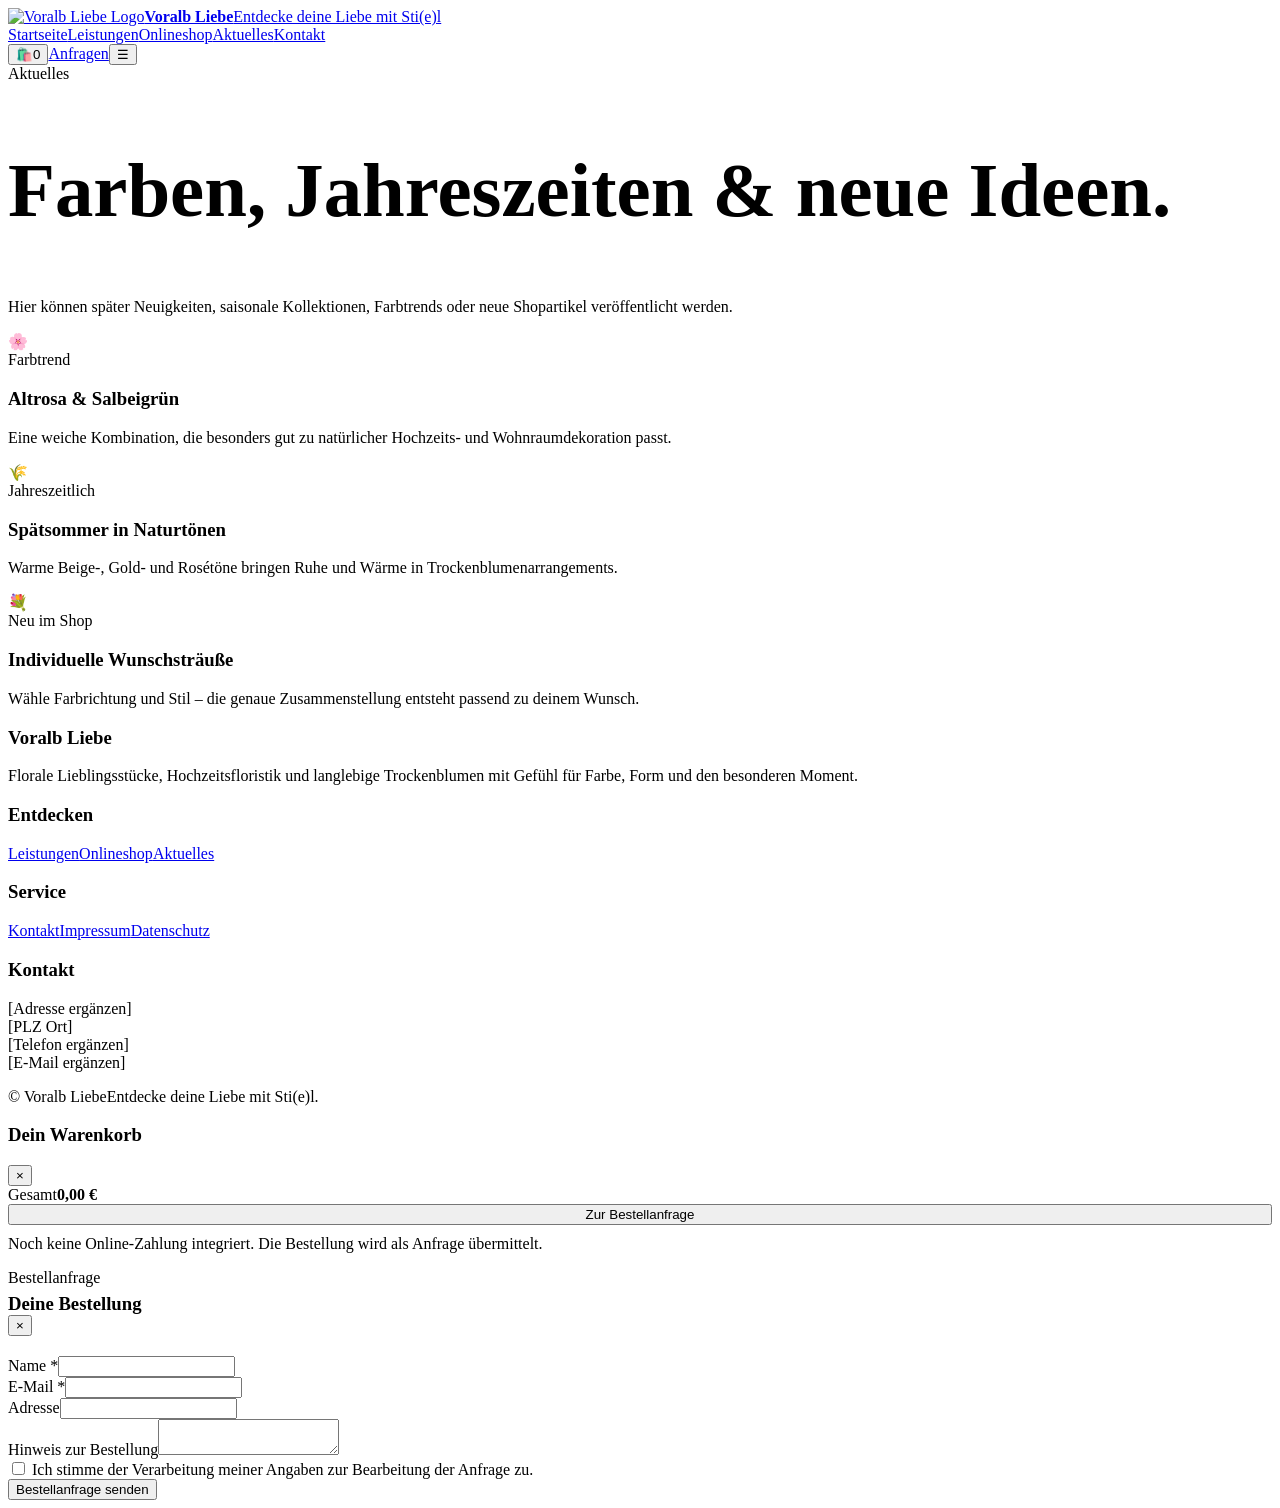
==== aktuelles.html @ 34202068 "Add files via upload" ====
<!doctype html><html lang="de"><head><meta charset="utf-8"><meta name="viewport" content="width=device-width,initial-scale=1"><title>Aktuelles | Voralb Liebe</title><meta name="description" content="Aktuelle Farbtrends, saisonale Floristik und Neuigkeiten von Voralb Liebe."><meta name="robots" content="index,follow"><link rel="canonical" href="https://voralbliebe.de/aktuelles.html"><link rel="icon" href="assets/img/logo-voralbliebe.jpg"><link rel="stylesheet" href="assets/css/styles.css"><meta property="og:title" content="Aktuelles | Voralb Liebe"><meta property="og:description" content="Aktuelle Farbtrends, saisonale Floristik und Neuigkeiten von Voralb Liebe."><meta property="og:type" content="website"><meta property="og:locale" content="de_DE"><script type="application/ld+json">{"@context":"https://schema.org","@type":"Florist","name":"Voralb Liebe","url":"https://voralbliebe.de","description":"Aktuelle Farbtrends, saisonale Floristik und Neuigkeiten von Voralb Liebe.","slogan":"Entdecke deine Liebe mit Sti(e)l"}</script></head><body><header class="header"><div class="container nav"><a class="brand" href="index.html"><img src="assets/img/logo-voralbliebe.jpg" alt="Voralb Liebe Logo"><span class="brand-copy"><strong>Voralb Liebe</strong><span>Entdecke deine Liebe mit Sti(e)l</span></span></a><nav class="navlinks" id="navLinks"><a href="index.html">Startseite</a><a href="leistungen.html">Leistungen</a><a href="shop.html">Onlineshop</a><a href="aktuelles.html">Aktuelles</a><a href="kontakt.html">Kontakt</a></nav><div class="nav-actions"><button class="icon-btn" id="cartBtn" aria-label="Warenkorb">🛍️<span class="cart-count">0</span></button><a class="btn btn-primary" href="kontakt.html">Anfragen</a><button class="menu-btn" id="menuBtn" aria-label="Menü öffnen">☰</button></div></div></header><main><section class="page-hero"><div class="container"><div class="inner"><span class="eyebrow">Aktuelles</span><h1 style="font-size:clamp(2.8rem,6vw,5.3rem)">Farben, Jahreszeiten & neue Ideen.</h1><p class="lead">Hier können später Neuigkeiten, saisonale Kollektionen, Farbtrends oder neue Shopartikel veröffentlicht werden.</p></div></div></section><section class="section-sm"><div class="container article-grid"><article class="article-card"><div class="thumb">🌸</div><div class="body"><span class="eyebrow">Farbtrend</span><h3>Altrosa & Salbeigrün</h3><p>Eine weiche Kombination, die besonders gut zu natürlicher Hochzeits- und Wohnraumdekoration passt.</p></div></article><article class="article-card"><div class="thumb">🌾</div><div class="body"><span class="eyebrow">Jahreszeitlich</span><h3>Spätsommer in Naturtönen</h3><p>Warme Beige-, Gold- und Rosétöne bringen Ruhe und Wärme in Trockenblumenarrangements.</p></div></article><article class="article-card"><div class="thumb">💐</div><div class="body"><span class="eyebrow">Neu im Shop</span><h3>Individuelle Wunschsträuße</h3><p>Wähle Farbrichtung und Stil – die genaue Zusammenstellung entsteht passend zu deinem Wunsch.</p></div></article></div></section></main><footer class="footer"><div class="container"><div class="footer-grid"><div><h3>Voralb Liebe</h3><p>Florale Lieblingsstücke, Hochzeitsfloristik und langlebige Trockenblumen mit Gefühl für Farbe, Form und den besonderen Moment.</p></div><div><h3>Entdecken</h3><div class="footer-links"><a href="leistungen.html">Leistungen</a><a href="shop.html">Onlineshop</a><a href="aktuelles.html">Aktuelles</a></div></div><div><h3>Service</h3><div class="footer-links"><a href="kontakt.html">Kontakt</a><a href="impressum.html">Impressum</a><a href="datenschutz.html">Datenschutz</a></div></div><div><h3>Kontakt</h3><p>[Adresse ergänzen]<br>[PLZ Ort]<br>[Telefon ergänzen]<br>[E-Mail ergänzen]</p></div></div><div class="footer-bottom"><span>© <span id="year"></span> Voralb Liebe</span><span>Entdecke deine Liebe mit Sti(e)l.</span></div></div></footer>
<div class="cart-drawer" id="cartDrawer"><div class="cart-overlay"></div><aside class="cart-panel"><div class="cart-head"><h3>Dein Warenkorb</h3><button class="icon-btn" id="cartClose" aria-label="Schließen">×</button></div><div class="cart-items" id="cartItems"></div><div class="cart-total"><div class="cart-total-row"><span>Gesamt</span><strong id="cartTotal">0,00 €</strong></div><button class="btn btn-primary" id="checkoutBtn" style="width:100%">Zur Bestellanfrage</button><p class="notice" style="margin-top:10px">Noch keine Online-Zahlung integriert. Die Bestellung wird als Anfrage übermittelt.</p></div></aside></div>
<div class="checkout-modal" id="checkoutModal"><div class="checkout-box"><div class="cart-head"><div><span class="eyebrow">Bestellanfrage</span><h3 style="margin:6px 0 0">Deine Bestellung</h3></div><button class="icon-btn" id="checkoutClose" aria-label="Schließen">×</button></div><form id="checkoutForm" action="order.php" method="post" style="margin-top:20px"><input type="text" name="website" style="display:none" tabindex="-1" autocomplete="off"><input type="hidden" name="items" id="orderItems"><div class="form-grid"><div><label for="orderName">Name *</label><input class="field" id="orderName" name="name" required></div><div><label for="orderEmail">E-Mail *</label><input class="field" id="orderEmail" name="email" type="email" required></div><div class="full"><label for="orderAddress">Adresse</label><input class="field" id="orderAddress" name="address"></div><div class="full"><label for="orderNote">Hinweis zur Bestellung</label><textarea class="field" id="orderNote" name="note"></textarea></div><div class="full"><label><input type="checkbox" required> Ich stimme der Verarbeitung meiner Angaben zur Bearbeitung der Anfrage zu.</label></div></div><div class="alert" id="orderAlert"></div><button class="btn btn-primary" type="submit">Bestellanfrage senden</button></form></div></div>
<script src="assets/js/products.js"></script><script src="assets/js/main.js"></script><script src="assets/js/forms.js"></script></body></html>
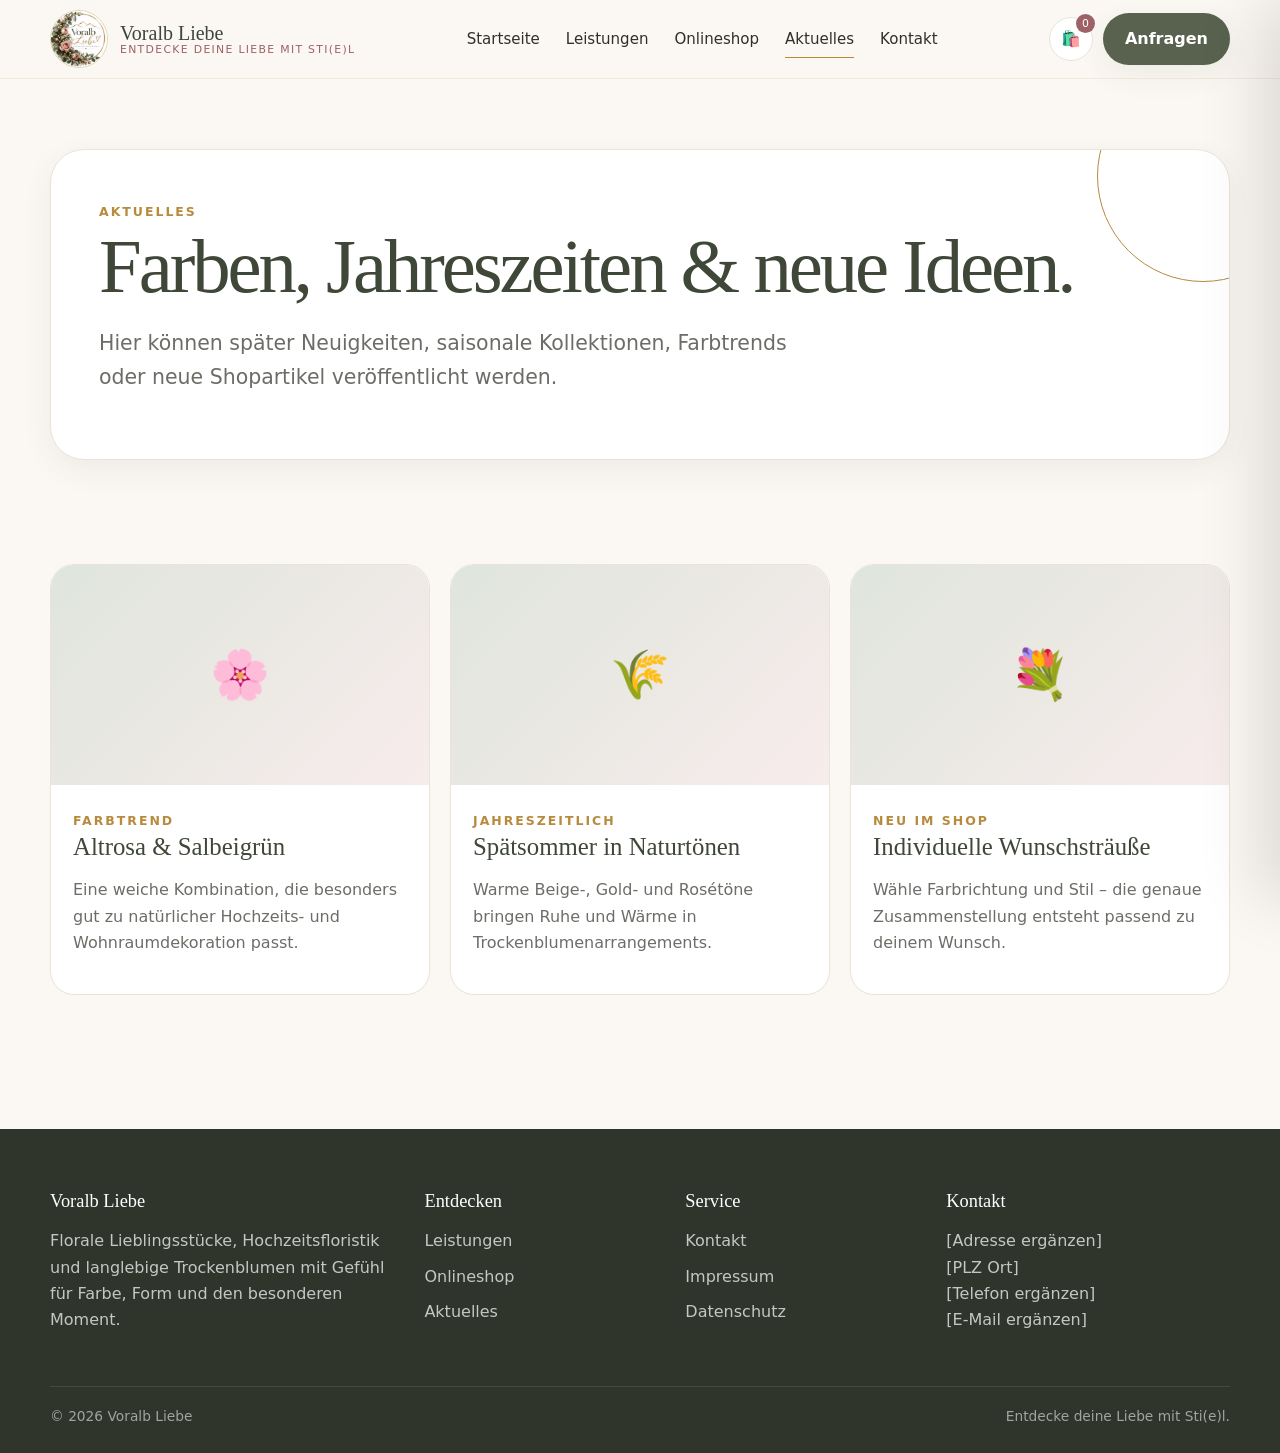
==== commit eddccf10: "Add files via upload" ====
--- a/aktuelles.html
+++ b/aktuelles.html
@@ -1,4 +1,4 @@
-<!doctype html><html lang="de"><head><meta charset="utf-8"><meta name="viewport" content="width=device-width,initial-scale=1"><title>Aktuelles | Voralb Liebe</title><meta name="description" content="Aktuelle Farbtrends, saisonale Floristik und Neuigkeiten von Voralb Liebe."><meta name="robots" content="index,follow"><link rel="canonical" href="https://voralbliebe.de/aktuelles.html"><link rel="icon" href="assets/img/logo-voralbliebe.jpg"><link rel="stylesheet" href="assets/css/styles.css"><meta property="og:title" content="Aktuelles | Voralb Liebe"><meta property="og:description" content="Aktuelle Farbtrends, saisonale Floristik und Neuigkeiten von Voralb Liebe."><meta property="og:type" content="website"><meta property="og:locale" content="de_DE"><script type="application/ld+json">{"@context":"https://schema.org","@type":"Florist","name":"Voralb Liebe","url":"https://voralbliebe.de","description":"Aktuelle Farbtrends, saisonale Floristik und Neuigkeiten von Voralb Liebe.","slogan":"Entdecke deine Liebe mit Sti(e)l"}</script></head><body><header class="header"><div class="container nav"><a class="brand" href="index.html"><img src="assets/img/logo-voralbliebe.jpg" alt="Voralb Liebe Logo"><span class="brand-copy"><strong>Voralb Liebe</strong><span>Entdecke deine Liebe mit Sti(e)l</span></span></a><nav class="navlinks" id="navLinks"><a href="index.html">Startseite</a><a href="leistungen.html">Leistungen</a><a href="shop.html">Onlineshop</a><a href="aktuelles.html">Aktuelles</a><a href="kontakt.html">Kontakt</a></nav><div class="nav-actions"><button class="icon-btn" id="cartBtn" aria-label="Warenkorb">🛍️<span class="cart-count">0</span></button><a class="btn btn-primary" href="kontakt.html">Anfragen</a><button class="menu-btn" id="menuBtn" aria-label="Menü öffnen">☰</button></div></div></header><main><section class="page-hero"><div class="container"><div class="inner"><span class="eyebrow">Aktuelles</span><h1 style="font-size:clamp(2.8rem,6vw,5.3rem)">Farben, Jahreszeiten & neue Ideen.</h1><p class="lead">Hier können später Neuigkeiten, saisonale Kollektionen, Farbtrends oder neue Shopartikel veröffentlicht werden.</p></div></div></section><section class="section-sm"><div class="container article-grid"><article class="article-card"><div class="thumb">🌸</div><div class="body"><span class="eyebrow">Farbtrend</span><h3>Altrosa & Salbeigrün</h3><p>Eine weiche Kombination, die besonders gut zu natürlicher Hochzeits- und Wohnraumdekoration passt.</p></div></article><article class="article-card"><div class="thumb">🌾</div><div class="body"><span class="eyebrow">Jahreszeitlich</span><h3>Spätsommer in Naturtönen</h3><p>Warme Beige-, Gold- und Rosétöne bringen Ruhe und Wärme in Trockenblumenarrangements.</p></div></article><article class="article-card"><div class="thumb">💐</div><div class="body"><span class="eyebrow">Neu im Shop</span><h3>Individuelle Wunschsträuße</h3><p>Wähle Farbrichtung und Stil – die genaue Zusammenstellung entsteht passend zu deinem Wunsch.</p></div></article></div></section></main><footer class="footer"><div class="container"><div class="footer-grid"><div><h3>Voralb Liebe</h3><p>Florale Lieblingsstücke, Hochzeitsfloristik und langlebige Trockenblumen mit Gefühl für Farbe, Form und den besonderen Moment.</p></div><div><h3>Entdecken</h3><div class="footer-links"><a href="leistungen.html">Leistungen</a><a href="shop.html">Onlineshop</a><a href="aktuelles.html">Aktuelles</a></div></div><div><h3>Service</h3><div class="footer-links"><a href="kontakt.html">Kontakt</a><a href="impressum.html">Impressum</a><a href="datenschutz.html">Datenschutz</a></div></div><div><h3>Kontakt</h3><p>[Adresse ergänzen]<br>[PLZ Ort]<br>[Telefon ergänzen]<br>[E-Mail ergänzen]</p></div></div><div class="footer-bottom"><span>© <span id="year"></span> Voralb Liebe</span><span>Entdecke deine Liebe mit Sti(e)l.</span></div></div></footer>
+<!doctype html><html lang="de"><head><meta charset="utf-8"><meta name="viewport" content="width=device-width,initial-scale=1"><title>Aktuelles | Voralb Liebe</title><meta name="description" content="Aktuelle Farbtrends, saisonale Floristik und Neuigkeiten von Voralb Liebe."><meta name="robots" content="index,follow"><link rel="canonical" href="https://voralbliebe.de/aktuelles.html"><link rel="icon" href="logo-voralbliebe.jpg"><link rel="stylesheet" href="styles.css"><meta property="og:title" content="Aktuelles | Voralb Liebe"><meta property="og:description" content="Aktuelle Farbtrends, saisonale Floristik und Neuigkeiten von Voralb Liebe."><meta property="og:type" content="website"><meta property="og:locale" content="de_DE"><script type="application/ld+json">{"@context":"https://schema.org","@type":"Florist","name":"Voralb Liebe","url":"https://voralbliebe.de","description":"Aktuelle Farbtrends, saisonale Floristik und Neuigkeiten von Voralb Liebe.","slogan":"Entdecke deine Liebe mit Sti(e)l"}</script></head><body><header class="header"><div class="container nav"><a class="brand" href="index.html"><img src="logo-voralbliebe.jpg" alt="Voralb Liebe Logo"><span class="brand-copy"><strong>Voralb Liebe</strong><span>Entdecke deine Liebe mit Sti(e)l</span></span></a><nav class="navlinks" id="navLinks"><a href="index.html">Startseite</a><a href="leistungen.html">Leistungen</a><a href="shop.html">Onlineshop</a><a href="aktuelles.html">Aktuelles</a><a href="kontakt.html">Kontakt</a></nav><div class="nav-actions"><button class="icon-btn" id="cartBtn" aria-label="Warenkorb">🛍️<span class="cart-count">0</span></button><a class="btn btn-primary" href="kontakt.html">Anfragen</a><button class="menu-btn" id="menuBtn" aria-label="Menü öffnen">☰</button></div></div></header><main><section class="page-hero"><div class="container"><div class="inner"><span class="eyebrow">Aktuelles</span><h1 style="font-size:clamp(2.8rem,6vw,5.3rem)">Farben, Jahreszeiten & neue Ideen.</h1><p class="lead">Hier können später Neuigkeiten, saisonale Kollektionen, Farbtrends oder neue Shopartikel veröffentlicht werden.</p></div></div></section><section class="section-sm"><div class="container article-grid"><article class="article-card"><div class="thumb">🌸</div><div class="body"><span class="eyebrow">Farbtrend</span><h3>Altrosa & Salbeigrün</h3><p>Eine weiche Kombination, die besonders gut zu natürlicher Hochzeits- und Wohnraumdekoration passt.</p></div></article><article class="article-card"><div class="thumb">🌾</div><div class="body"><span class="eyebrow">Jahreszeitlich</span><h3>Spätsommer in Naturtönen</h3><p>Warme Beige-, Gold- und Rosétöne bringen Ruhe und Wärme in Trockenblumenarrangements.</p></div></article><article class="article-card"><div class="thumb">💐</div><div class="body"><span class="eyebrow">Neu im Shop</span><h3>Individuelle Wunschsträuße</h3><p>Wähle Farbrichtung und Stil – die genaue Zusammenstellung entsteht passend zu deinem Wunsch.</p></div></article></div></section></main><footer class="footer"><div class="container"><div class="footer-grid"><div><h3>Voralb Liebe</h3><p>Florale Lieblingsstücke, Hochzeitsfloristik und langlebige Trockenblumen mit Gefühl für Farbe, Form und den besonderen Moment.</p></div><div><h3>Entdecken</h3><div class="footer-links"><a href="leistungen.html">Leistungen</a><a href="shop.html">Onlineshop</a><a href="aktuelles.html">Aktuelles</a></div></div><div><h3>Service</h3><div class="footer-links"><a href="kontakt.html">Kontakt</a><a href="impressum.html">Impressum</a><a href="datenschutz.html">Datenschutz</a></div></div><div><h3>Kontakt</h3><p>[Adresse ergänzen]<br>[PLZ Ort]<br>[Telefon ergänzen]<br>[E-Mail ergänzen]</p></div></div><div class="footer-bottom"><span>© <span id="year"></span> Voralb Liebe</span><span>Entdecke deine Liebe mit Sti(e)l.</span></div></div></footer>
 <div class="cart-drawer" id="cartDrawer"><div class="cart-overlay"></div><aside class="cart-panel"><div class="cart-head"><h3>Dein Warenkorb</h3><button class="icon-btn" id="cartClose" aria-label="Schließen">×</button></div><div class="cart-items" id="cartItems"></div><div class="cart-total"><div class="cart-total-row"><span>Gesamt</span><strong id="cartTotal">0,00 €</strong></div><button class="btn btn-primary" id="checkoutBtn" style="width:100%">Zur Bestellanfrage</button><p class="notice" style="margin-top:10px">Noch keine Online-Zahlung integriert. Die Bestellung wird als Anfrage übermittelt.</p></div></aside></div>
 <div class="checkout-modal" id="checkoutModal"><div class="checkout-box"><div class="cart-head"><div><span class="eyebrow">Bestellanfrage</span><h3 style="margin:6px 0 0">Deine Bestellung</h3></div><button class="icon-btn" id="checkoutClose" aria-label="Schließen">×</button></div><form id="checkoutForm" action="order.php" method="post" style="margin-top:20px"><input type="text" name="website" style="display:none" tabindex="-1" autocomplete="off"><input type="hidden" name="items" id="orderItems"><div class="form-grid"><div><label for="orderName">Name *</label><input class="field" id="orderName" name="name" required></div><div><label for="orderEmail">E-Mail *</label><input class="field" id="orderEmail" name="email" type="email" required></div><div class="full"><label for="orderAddress">Adresse</label><input class="field" id="orderAddress" name="address"></div><div class="full"><label for="orderNote">Hinweis zur Bestellung</label><textarea class="field" id="orderNote" name="note"></textarea></div><div class="full"><label><input type="checkbox" required> Ich stimme der Verarbeitung meiner Angaben zur Bearbeitung der Anfrage zu.</label></div></div><div class="alert" id="orderAlert"></div><button class="btn btn-primary" type="submit">Bestellanfrage senden</button></form></div></div>
-<script src="assets/js/products.js"></script><script src="assets/js/main.js"></script><script src="assets/js/forms.js"></script></body></html>+<script src="products.js"></script><script src="main.js"></script><script src="forms.js"></script></body></html>
--- a/styles.css
+++ b/styles.css
@@ -0,0 +1,185 @@
+:root{
+  --rose:#c78486;
+  --rose-deep:#9e6266;
+  --rose-soft:#f7ecec;
+  --green:#58624e;
+  --green-deep:#3f4739;
+  --sage:#dfe5dc;
+  --gold:#b88a3d;
+  --gold-soft:#e6d5b6;
+  --cream:#fbf8f3;
+  --white:#ffffff;
+  --ink:#2f302d;
+  --muted:#6d6d68;
+  --line:#e9e3da;
+  --shadow:0 18px 50px rgba(64,54,44,.10);
+  --shadow-soft:0 10px 30px rgba(64,54,44,.07);
+  --radius:26px;
+  --radius-sm:18px;
+  --max:1180px;
+}
+*{box-sizing:border-box}
+html{scroll-behavior:smooth}
+body{margin:0;font-family:Inter,ui-sans-serif,system-ui,-apple-system,BlinkMacSystemFont,"Segoe UI",sans-serif;color:var(--ink);background:var(--cream);line-height:1.65}
+img{max-width:100%;display:block}
+a{color:inherit;text-decoration:none}
+button,input,textarea,select{font:inherit}
+.container{width:min(calc(100% - 32px),var(--max));margin-inline:auto}
+.eyebrow{font-size:.78rem;letter-spacing:.16em;text-transform:uppercase;color:var(--gold);font-weight:700}
+.section{padding:92px 0}
+.section-sm{padding:64px 0}
+.section-head{max-width:760px;margin:0 0 34px}
+.section-head.center{text-align:center;margin-inline:auto;margin-bottom:42px}
+h1,h2,h3{font-family:Georgia,"Times New Roman",serif;line-height:1.13;margin:0 0 16px;color:var(--green-deep);font-weight:500}
+h1{font-size:clamp(3rem,7vw,6.5rem);letter-spacing:-.04em}
+h2{font-size:clamp(2.2rem,4.5vw,4rem);letter-spacing:-.03em}
+h3{font-size:1.55rem}
+p{margin:0 0 1rem;color:var(--muted)}
+.lead{font-size:clamp(1.05rem,2vw,1.28rem);max-width:720px}
+.header{position:sticky;top:0;z-index:50;background:rgba(251,248,243,.88);backdrop-filter:blur(16px);border-bottom:1px solid rgba(184,138,61,.12)}
+.nav{display:flex;align-items:center;justify-content:space-between;min-height:78px;gap:22px}
+.brand{display:flex;align-items:center;gap:12px;min-width:210px}
+.brand img{width:58px;height:58px;border-radius:50%;object-fit:cover;border:1px solid var(--gold-soft)}
+.brand-copy{display:flex;flex-direction:column;line-height:1.05}
+.brand-copy strong{font-family:Georgia,"Times New Roman",serif;font-size:1.25rem;font-weight:500;color:var(--green-deep)}
+.brand-copy span{font-size:.68rem;letter-spacing:.12em;text-transform:uppercase;color:var(--rose-deep)}
+.navlinks{display:flex;align-items:center;gap:26px;font-size:.94rem}
+.navlinks a{position:relative}
+.navlinks a::after{content:"";position:absolute;left:0;bottom:-7px;height:1px;width:0;background:var(--gold);transition:.25s}
+.navlinks a:hover::after,.navlinks a.active::after{width:100%}
+.nav-actions{display:flex;align-items:center;gap:10px}
+.icon-btn,.menu-btn{border:1px solid var(--line);background:var(--white);width:44px;height:44px;border-radius:50%;display:grid;place-items:center;cursor:pointer;position:relative}
+.cart-count{position:absolute;right:-3px;top:-4px;background:var(--rose-deep);color:#fff;border-radius:999px;font-size:.68rem;min-width:19px;height:19px;padding:0 5px;display:grid;place-items:center}
+.menu-btn{display:none}
+.btn{display:inline-flex;align-items:center;justify-content:center;gap:10px;border:0;border-radius:999px;padding:13px 22px;font-weight:700;cursor:pointer;transition:.25s ease}
+.btn-primary{background:var(--green);color:#fff;box-shadow:var(--shadow-soft)}
+.btn-primary:hover{transform:translateY(-2px);background:var(--green-deep)}
+.btn-secondary{background:transparent;border:1px solid var(--gold);color:var(--green-deep)}
+.btn-secondary:hover{background:#fff}
+.hero{padding:48px 0 38px;overflow:hidden}
+.hero-grid{display:grid;grid-template-columns:1.05fr .95fr;align-items:center;gap:58px}
+.hero-copy{padding:38px 0}
+.hero-copy .eyebrow{margin-bottom:18px}
+.hero-copy h1 .script{font-family:"Segoe Script","Snell Roundhand",cursive;color:var(--gold);font-weight:400;display:block;font-size:.73em;letter-spacing:-.02em;margin-top:-2px}
+.hero-copy .lead{margin:24px 0 30px}
+.hero-actions{display:flex;gap:12px;flex-wrap:wrap}
+.hero-note{display:flex;gap:18px;flex-wrap:wrap;margin-top:28px;font-size:.9rem;color:var(--muted)}
+.hero-note span{display:flex;align-items:center;gap:8px}
+.hero-visual{position:relative;min-height:580px}
+.hero-frame{position:absolute;inset:18px 0 18px 34px;border:1px solid var(--gold);border-radius:48% 48% 26px 26px;overflow:hidden;background:#fff;box-shadow:var(--shadow)}
+.hero-frame img{width:100%;height:100%;object-fit:cover}
+.hero-badge{position:absolute;left:0;bottom:54px;background:var(--white);border:1px solid var(--gold-soft);border-radius:22px;padding:18px 20px;max-width:220px;box-shadow:var(--shadow-soft)}
+.hero-badge strong{display:block;font-family:Georgia,"Times New Roman",serif;color:var(--green-deep);font-size:1.1rem;margin-bottom:4px}
+.cards-grid{display:grid;grid-template-columns:repeat(3,1fr);gap:20px}
+.category-card{position:relative;min-height:310px;border-radius:var(--radius);overflow:hidden;background:#fff;border:1px solid var(--line);box-shadow:var(--shadow-soft)}
+.category-card::before{content:"";position:absolute;inset:0;background:linear-gradient(180deg,transparent 30%,rgba(30,35,28,.74));z-index:1}
+.category-card img{width:100%;height:100%;object-fit:cover;position:absolute;inset:0}
+.category-card .content{position:absolute;z-index:2;left:24px;right:24px;bottom:22px;color:#fff}
+.category-card h3{color:#fff;margin-bottom:6px}
+.category-card p{color:rgba(255,255,255,.82);font-size:.92rem;margin:0}
+.category-card .arrow{position:absolute;right:20px;top:20px;z-index:2;width:42px;height:42px;background:rgba(255,255,255,.88);color:var(--green-deep);border-radius:50%;display:grid;place-items:center}
+.category-card:hover{transform:translateY(-4px);transition:.25s ease}
+.story{display:grid;grid-template-columns:.9fr 1.1fr;gap:56px;align-items:center}
+.story-art{background:linear-gradient(145deg,var(--sage),#fff);min-height:480px;border-radius:36px;position:relative;overflow:hidden;border:1px solid var(--line)}
+.story-art:before{content:"";position:absolute;width:320px;height:320px;border:2px solid var(--gold);border-radius:50%;left:-80px;top:70px}
+.story-art:after{content:"";position:absolute;width:210px;height:290px;background:radial-gradient(circle at 30% 30%,#d6a3a6 0 8%,transparent 9%),radial-gradient(circle at 60% 35%,#fff 0 6%,transparent 7%),radial-gradient(circle at 50% 60%,#718067 0 8%,transparent 9%);filter:blur(.2px);opacity:.9;right:50px;top:90px;border-radius:45% 55% 48% 52%}
+.checklist{display:grid;gap:13px;margin:24px 0}
+.check{display:flex;gap:12px;align-items:flex-start}
+.check i{width:26px;height:26px;border-radius:50%;display:grid;place-items:center;background:var(--rose-soft);color:var(--rose-deep);font-style:normal;flex:0 0 auto;margin-top:1px}
+.check span{color:var(--ink)}
+.feature-strip{display:grid;grid-template-columns:repeat(4,1fr);gap:14px;margin-top:30px}
+.feature{background:#fff;border:1px solid var(--line);border-radius:18px;padding:18px}
+.feature strong{display:block;color:var(--green-deep);margin-bottom:4px}
+.feature small{color:var(--muted)}
+.products-grid{display:grid;grid-template-columns:repeat(4,1fr);gap:18px}
+.product-card{background:#fff;border:1px solid var(--line);border-radius:24px;overflow:hidden;box-shadow:var(--shadow-soft);display:flex;flex-direction:column}
+.product-img{aspect-ratio:1/1;background:linear-gradient(135deg,var(--rose-soft),var(--sage));position:relative;display:grid;place-items:center;overflow:hidden}
+.product-img img{width:100%;height:100%;object-fit:cover}
+.product-badge{position:absolute;left:14px;top:14px;background:rgba(255,255,255,.92);padding:6px 10px;border-radius:999px;font-size:.74rem;font-weight:700;color:var(--rose-deep)}
+.product-body{padding:18px;display:flex;flex-direction:column;flex:1}
+.product-body h3{font-size:1.25rem;margin-bottom:7px}
+.product-body p{font-size:.9rem;flex:1}
+.price{display:flex;align-items:center;justify-content:space-between;gap:10px;margin-top:12px}
+.price strong{font-size:1.05rem;color:var(--green-deep)}
+.add-btn{width:38px;height:38px;border-radius:50%;border:0;background:var(--green);color:#fff;font-size:1.1rem;cursor:pointer}
+.testimonial{background:var(--green-deep);color:#fff;border-radius:36px;padding:48px;position:relative;overflow:hidden}
+.testimonial:after{content:"“";position:absolute;right:28px;top:-32px;font:10rem Georgia,serif;color:rgba(255,255,255,.08)}
+.testimonial p,.testimonial h2{color:#fff}
+.newsletter{background:linear-gradient(135deg,#f8eeee,#eef2ec);border:1px solid var(--line);border-radius:34px;padding:42px;display:grid;grid-template-columns:1.1fr .9fr;gap:30px;align-items:center}
+.newsletter form{display:flex;gap:10px}
+.field{width:100%;border:1px solid var(--line);background:#fff;border-radius:16px;padding:13px 15px;outline:none}
+.field:focus{border-color:var(--gold)}
+.page-hero{padding:70px 0 40px}
+.page-hero .inner{background:#fff;border:1px solid var(--line);border-radius:34px;padding:48px;box-shadow:var(--shadow-soft);position:relative;overflow:hidden}
+.page-hero .inner:after{content:"";position:absolute;width:210px;height:210px;border:1px solid var(--gold);border-radius:50%;right:-80px;top:-80px}
+.service-grid{display:grid;grid-template-columns:repeat(3,1fr);gap:20px}
+.service-card{background:#fff;border:1px solid var(--line);border-radius:24px;padding:26px}
+.service-card .num{font-family:Georgia,serif;color:var(--gold);font-size:2rem}
+.service-card ul{padding-left:18px;color:var(--muted)}
+.shop-toolbar{display:flex;justify-content:space-between;gap:16px;align-items:center;margin-bottom:28px;flex-wrap:wrap}
+.filters{display:flex;gap:8px;flex-wrap:wrap}
+.filter-btn{border:1px solid var(--line);background:#fff;border-radius:999px;padding:9px 14px;cursor:pointer}
+.filter-btn.active{background:var(--green);color:#fff;border-color:var(--green)}
+.search-wrap{min-width:min(100%,300px)}
+.article-grid{display:grid;grid-template-columns:repeat(3,1fr);gap:20px}
+.article-card{background:#fff;border:1px solid var(--line);border-radius:24px;overflow:hidden}
+.article-card .thumb{height:220px;background:linear-gradient(135deg,var(--sage),var(--rose-soft));display:grid;place-items:center;font-size:3rem}
+.article-card .body{padding:22px}
+.contact-grid{display:grid;grid-template-columns:.85fr 1.15fr;gap:30px}
+.contact-card,.form-card{background:#fff;border:1px solid var(--line);border-radius:26px;padding:28px}
+.form-grid{display:grid;grid-template-columns:1fr 1fr;gap:14px}
+.form-grid .full{grid-column:1/-1}
+label{display:block;font-size:.86rem;font-weight:700;color:var(--green-deep);margin-bottom:6px}
+textarea.field{min-height:150px;resize:vertical}
+.notice{font-size:.84rem;color:var(--muted)}
+.footer{background:#2f352b;color:#fff;padding:62px 0 26px;margin-top:70px}
+.footer-grid{display:grid;grid-template-columns:1.2fr .8fr .8fr 1fr;gap:34px}
+.footer h3{color:#fff;font-size:1.15rem}
+.footer p,.footer a{color:rgba(255,255,255,.72)}
+.footer a:hover{color:#fff}
+.footer-links{display:grid;gap:9px}
+.footer-bottom{border-top:1px solid rgba(255,255,255,.1);margin-top:36px;padding-top:18px;display:flex;justify-content:space-between;gap:18px;flex-wrap:wrap;color:rgba(255,255,255,.55);font-size:.86rem}
+.cart-drawer{position:fixed;inset:0;z-index:100;pointer-events:none}
+.cart-overlay{position:absolute;inset:0;background:rgba(18,20,17,.34);opacity:0;transition:.25s}
+.cart-panel{position:absolute;right:0;top:0;height:100%;width:min(92vw,430px);background:#fff;transform:translateX(100%);transition:.3s ease;padding:24px;display:flex;flex-direction:column;box-shadow:-20px 0 60px rgba(0,0,0,.12)}
+.cart-drawer.open{pointer-events:auto}
+.cart-drawer.open .cart-overlay{opacity:1}
+.cart-drawer.open .cart-panel{transform:translateX(0)}
+.cart-head{display:flex;justify-content:space-between;align-items:center;padding-bottom:15px;border-bottom:1px solid var(--line)}
+.cart-items{display:grid;gap:14px;overflow:auto;padding:18px 0;flex:1}
+.cart-item{display:grid;grid-template-columns:64px 1fr auto;gap:12px;align-items:center}
+.cart-item .mini{width:64px;height:64px;border-radius:14px;background:var(--rose-soft);display:grid;place-items:center}
+.cart-item strong{display:block;color:var(--green-deep)}
+.cart-item small{color:var(--muted)}
+.remove{border:0;background:transparent;color:var(--rose-deep);cursor:pointer;font-size:1.1rem}
+.cart-total{border-top:1px solid var(--line);padding-top:16px}
+.cart-total-row{display:flex;justify-content:space-between;margin-bottom:14px;font-size:1.08rem}
+.checkout-modal{position:fixed;inset:0;background:rgba(18,20,17,.45);z-index:120;display:none;place-items:center;padding:20px}
+.checkout-modal.open{display:grid}
+.checkout-box{background:#fff;border-radius:28px;padding:28px;width:min(100%,700px);max-height:90vh;overflow:auto}
+.alert{padding:12px 14px;border-radius:14px;margin:12px 0;display:none}
+.alert.show{display:block}
+.alert.success{background:#eaf4ea;color:#355b38}
+.alert.error{background:#f8e7e7;color:#8b3f42}
+.legal{background:#fff;border:1px solid var(--line);border-radius:24px;padding:30px}
+.legal h2{font-size:2rem;margin-top:28px}
+.legal h3{font-size:1.25rem;margin-top:22px}
+@media (max-width:980px){
+  .navlinks{position:fixed;left:16px;right:16px;top:88px;background:#fff;border:1px solid var(--line);border-radius:22px;padding:20px;display:none;flex-direction:column;align-items:flex-start;box-shadow:var(--shadow)}
+  .navlinks.open{display:flex}.menu-btn{display:grid}.nav-actions .btn{display:none}
+  .hero-grid,.story,.newsletter,.contact-grid{grid-template-columns:1fr}.hero-visual{min-height:500px}.hero-frame{inset:0 0 0 30px}
+  .cards-grid,.service-grid,.article-grid{grid-template-columns:repeat(2,1fr)}
+  .products-grid{grid-template-columns:repeat(2,1fr)}
+  .feature-strip{grid-template-columns:repeat(2,1fr)}
+  .footer-grid{grid-template-columns:1fr 1fr}
+}
+@media (max-width:640px){
+  .section{padding:68px 0}.section-sm{padding:48px 0}
+  .brand-copy span{display:none}.brand{min-width:auto}.brand img{width:50px;height:50px}
+  .hero{padding-top:24px}.hero-grid{gap:24px}.hero-copy{padding-bottom:4px}.hero-visual{min-height:390px}.hero-frame{left:12px;border-radius:36% 36% 22px 22px}.hero-badge{left:0;bottom:18px;max-width:190px}
+  .cards-grid,.service-grid,.products-grid,.article-grid,.feature-strip,.footer-grid,.form-grid{grid-template-columns:1fr}
+  .newsletter{padding:28px}.newsletter form{flex-direction:column}
+  .page-hero .inner{padding:30px}
+  .testimonial{padding:32px 26px}
+  .footer{padding-top:46px}
+}
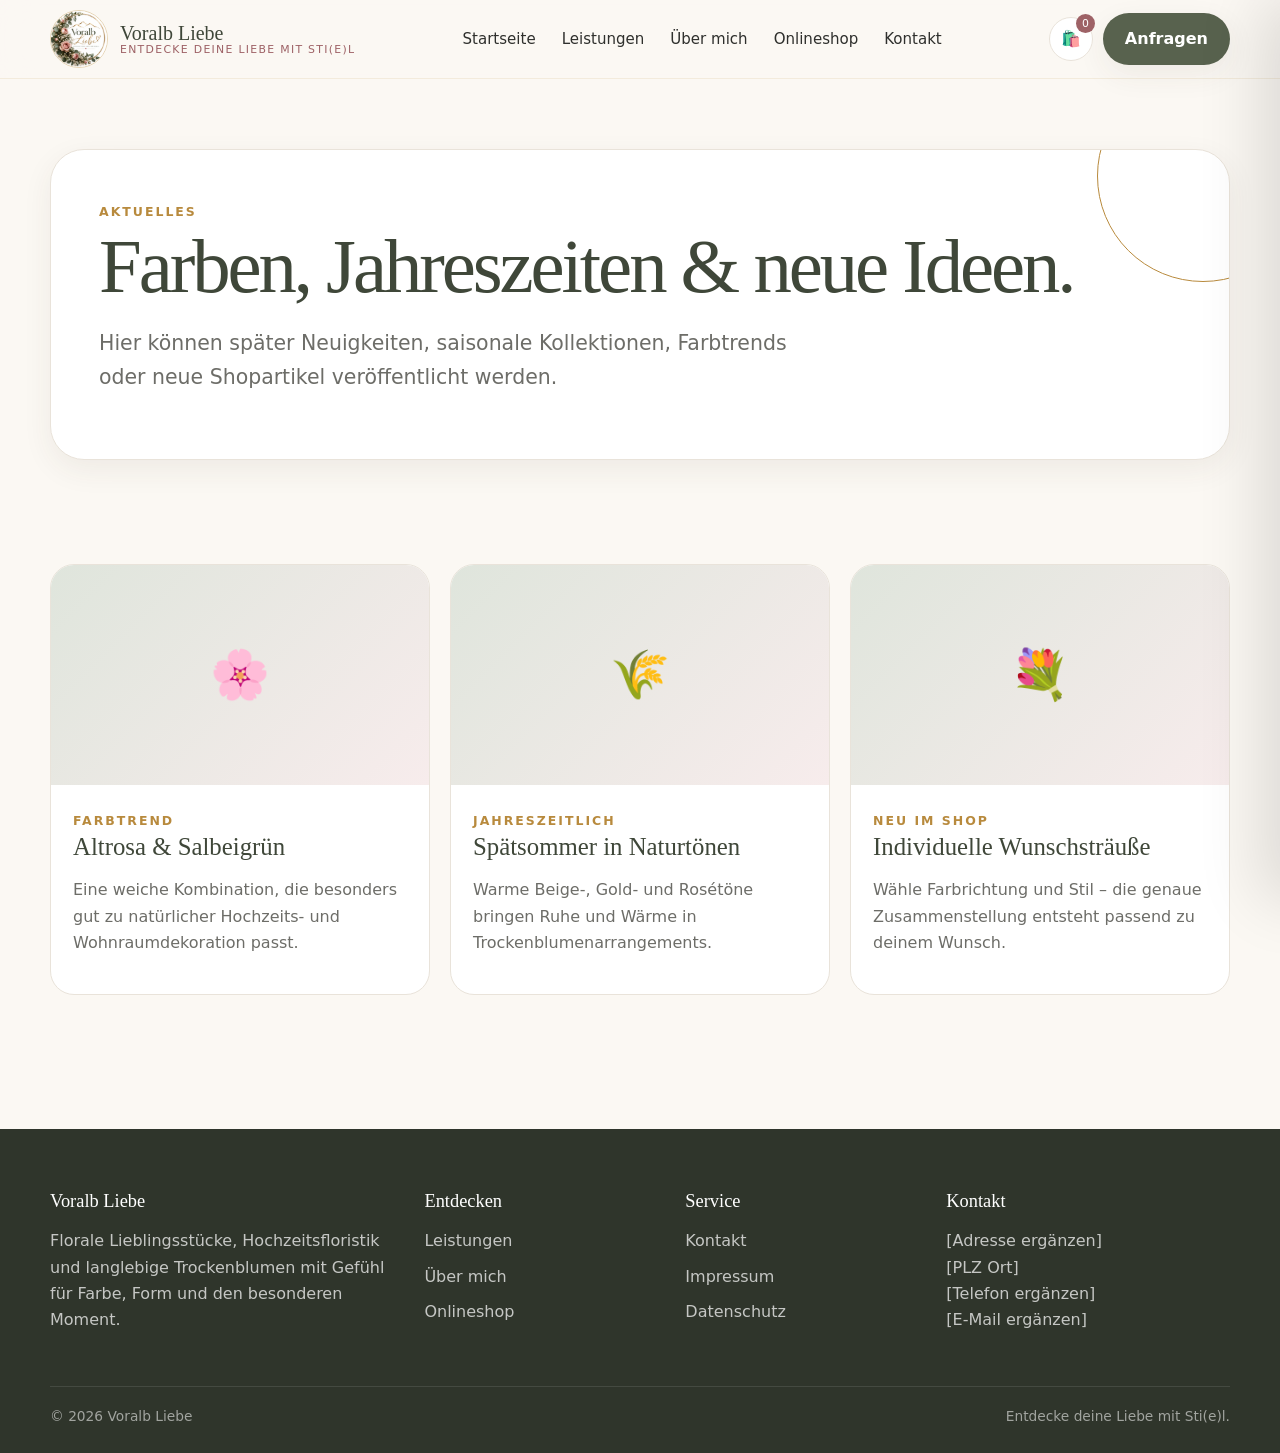
==== commit 5e721e91: "Add files via upload" ====
--- a/aktuelles.html
+++ b/aktuelles.html
@@ -1,4 +1,14 @@
-<!doctype html><html lang="de"><head><meta charset="utf-8"><meta name="viewport" content="width=device-width,initial-scale=1"><title>Aktuelles | Voralb Liebe</title><meta name="description" content="Aktuelle Farbtrends, saisonale Floristik und Neuigkeiten von Voralb Liebe."><meta name="robots" content="index,follow"><link rel="canonical" href="https://voralbliebe.de/aktuelles.html"><link rel="icon" href="logo-voralbliebe.jpg"><link rel="stylesheet" href="styles.css"><meta property="og:title" content="Aktuelles | Voralb Liebe"><meta property="og:description" content="Aktuelle Farbtrends, saisonale Floristik und Neuigkeiten von Voralb Liebe."><meta property="og:type" content="website"><meta property="og:locale" content="de_DE"><script type="application/ld+json">{"@context":"https://schema.org","@type":"Florist","name":"Voralb Liebe","url":"https://voralbliebe.de","description":"Aktuelle Farbtrends, saisonale Floristik und Neuigkeiten von Voralb Liebe.","slogan":"Entdecke deine Liebe mit Sti(e)l"}</script></head><body><header class="header"><div class="container nav"><a class="brand" href="index.html"><img src="logo-voralbliebe.jpg" alt="Voralb Liebe Logo"><span class="brand-copy"><strong>Voralb Liebe</strong><span>Entdecke deine Liebe mit Sti(e)l</span></span></a><nav class="navlinks" id="navLinks"><a href="index.html">Startseite</a><a href="leistungen.html">Leistungen</a><a href="shop.html">Onlineshop</a><a href="aktuelles.html">Aktuelles</a><a href="kontakt.html">Kontakt</a></nav><div class="nav-actions"><button class="icon-btn" id="cartBtn" aria-label="Warenkorb">🛍️<span class="cart-count">0</span></button><a class="btn btn-primary" href="kontakt.html">Anfragen</a><button class="menu-btn" id="menuBtn" aria-label="Menü öffnen">☰</button></div></div></header><main><section class="page-hero"><div class="container"><div class="inner"><span class="eyebrow">Aktuelles</span><h1 style="font-size:clamp(2.8rem,6vw,5.3rem)">Farben, Jahreszeiten & neue Ideen.</h1><p class="lead">Hier können später Neuigkeiten, saisonale Kollektionen, Farbtrends oder neue Shopartikel veröffentlicht werden.</p></div></div></section><section class="section-sm"><div class="container article-grid"><article class="article-card"><div class="thumb">🌸</div><div class="body"><span class="eyebrow">Farbtrend</span><h3>Altrosa & Salbeigrün</h3><p>Eine weiche Kombination, die besonders gut zu natürlicher Hochzeits- und Wohnraumdekoration passt.</p></div></article><article class="article-card"><div class="thumb">🌾</div><div class="body"><span class="eyebrow">Jahreszeitlich</span><h3>Spätsommer in Naturtönen</h3><p>Warme Beige-, Gold- und Rosétöne bringen Ruhe und Wärme in Trockenblumenarrangements.</p></div></article><article class="article-card"><div class="thumb">💐</div><div class="body"><span class="eyebrow">Neu im Shop</span><h3>Individuelle Wunschsträuße</h3><p>Wähle Farbrichtung und Stil – die genaue Zusammenstellung entsteht passend zu deinem Wunsch.</p></div></article></div></section></main><footer class="footer"><div class="container"><div class="footer-grid"><div><h3>Voralb Liebe</h3><p>Florale Lieblingsstücke, Hochzeitsfloristik und langlebige Trockenblumen mit Gefühl für Farbe, Form und den besonderen Moment.</p></div><div><h3>Entdecken</h3><div class="footer-links"><a href="leistungen.html">Leistungen</a><a href="shop.html">Onlineshop</a><a href="aktuelles.html">Aktuelles</a></div></div><div><h3>Service</h3><div class="footer-links"><a href="kontakt.html">Kontakt</a><a href="impressum.html">Impressum</a><a href="datenschutz.html">Datenschutz</a></div></div><div><h3>Kontakt</h3><p>[Adresse ergänzen]<br>[PLZ Ort]<br>[Telefon ergänzen]<br>[E-Mail ergänzen]</p></div></div><div class="footer-bottom"><span>© <span id="year"></span> Voralb Liebe</span><span>Entdecke deine Liebe mit Sti(e)l.</span></div></div></footer>
-<div class="cart-drawer" id="cartDrawer"><div class="cart-overlay"></div><aside class="cart-panel"><div class="cart-head"><h3>Dein Warenkorb</h3><button class="icon-btn" id="cartClose" aria-label="Schließen">×</button></div><div class="cart-items" id="cartItems"></div><div class="cart-total"><div class="cart-total-row"><span>Gesamt</span><strong id="cartTotal">0,00 €</strong></div><button class="btn btn-primary" id="checkoutBtn" style="width:100%">Zur Bestellanfrage</button><p class="notice" style="margin-top:10px">Noch keine Online-Zahlung integriert. Die Bestellung wird als Anfrage übermittelt.</p></div></aside></div>
-<div class="checkout-modal" id="checkoutModal"><div class="checkout-box"><div class="cart-head"><div><span class="eyebrow">Bestellanfrage</span><h3 style="margin:6px 0 0">Deine Bestellung</h3></div><button class="icon-btn" id="checkoutClose" aria-label="Schließen">×</button></div><form id="checkoutForm" action="order.php" method="post" style="margin-top:20px"><input type="text" name="website" style="display:none" tabindex="-1" autocomplete="off"><input type="hidden" name="items" id="orderItems"><div class="form-grid"><div><label for="orderName">Name *</label><input class="field" id="orderName" name="name" required></div><div><label for="orderEmail">E-Mail *</label><input class="field" id="orderEmail" name="email" type="email" required></div><div class="full"><label for="orderAddress">Adresse</label><input class="field" id="orderAddress" name="address"></div><div class="full"><label for="orderNote">Hinweis zur Bestellung</label><textarea class="field" id="orderNote" name="note"></textarea></div><div class="full"><label><input type="checkbox" required> Ich stimme der Verarbeitung meiner Angaben zur Bearbeitung der Anfrage zu.</label></div></div><div class="alert" id="orderAlert"></div><button class="btn btn-primary" type="submit">Bestellanfrage senden</button></form></div></div>
+<!doctype html><html lang="de"><head><meta charset="utf-8"><meta name="viewport" content="width=device-width,initial-scale=1"><title>Aktuelles | Voralb Liebe</title><meta name="description" content="Aktuelle Farbtrends, saisonale Floristik und Neuigkeiten von Voralb Liebe."><meta name="robots" content="index,follow"><link rel="canonical" href="https://voralbliebe.de/aktuelles.html"><link rel="icon" href="logo-voralbliebe.jpg"><link rel="stylesheet" href="styles.css"><meta property="og:title" content="Aktuelles | Voralb Liebe"><meta property="og:description" content="Aktuelle Farbtrends, saisonale Floristik und Neuigkeiten von Voralb Liebe."><meta property="og:type" content="website"><meta property="og:locale" content="de_DE"><script type="application/ld+json">{"@context":"https://schema.org","@type":"Florist","name":"Voralb Liebe","url":"https://voralbliebe.de","description":"Aktuelle Farbtrends, saisonale Floristik und Neuigkeiten von Voralb Liebe.","slogan":"Entdecke deine Liebe mit Sti(e)l"}</script></head><body><header class="header"><div class="container nav"><a class="brand" href="index.html"><img src="logo-voralbliebe.jpg" alt="Voralb Liebe Logo"><span class="brand-copy"><strong>Voralb Liebe</strong><span>Entdecke deine Liebe mit Sti(e)l</span></span></a><nav class="navlinks" id="navLinks" aria-label="Hauptnavigation">
+  <a href="index.html">Startseite</a>
+  <a href="leistungen.html">Leistungen</a>
+  <a href="index.html#ueber-mich">Über mich</a>
+  <a href="shop.html">Onlineshop</a>
+  <a href="kontakt.html">Kontakt</a>
+</nav><div class="nav-actions"><button class="icon-btn" id="cartBtn" aria-label="Warenkorb">🛍️<span class="cart-count">0</span></button><a class="btn btn-primary" href="kontakt.html">Anfragen</a><button class="menu-btn" id="menuBtn" type="button" aria-label="Menü öffnen" aria-controls="navLinks" aria-expanded="false">☰</button></div></div></header><main><section class="page-hero"><div class="container"><div class="inner"><span class="eyebrow">Aktuelles</span><h1 style="font-size:clamp(2.8rem,6vw,5.3rem)">Farben, Jahreszeiten & neue Ideen.</h1><p class="lead">Hier können später Neuigkeiten, saisonale Kollektionen, Farbtrends oder neue Shopartikel veröffentlicht werden.</p></div></div></section><section class="section-sm"><div class="container article-grid"><article class="article-card"><div class="thumb">🌸</div><div class="body"><span class="eyebrow">Farbtrend</span><h3>Altrosa & Salbeigrün</h3><p>Eine weiche Kombination, die besonders gut zu natürlicher Hochzeits- und Wohnraumdekoration passt.</p></div></article><article class="article-card"><div class="thumb">🌾</div><div class="body"><span class="eyebrow">Jahreszeitlich</span><h3>Spätsommer in Naturtönen</h3><p>Warme Beige-, Gold- und Rosétöne bringen Ruhe und Wärme in Trockenblumenarrangements.</p></div></article><article class="article-card"><div class="thumb">💐</div><div class="body"><span class="eyebrow">Neu im Shop</span><h3>Individuelle Wunschsträuße</h3><p>Wähle Farbrichtung und Stil – die genaue Zusammenstellung entsteht passend zu deinem Wunsch.</p></div></article></div></section></main><footer class="footer"><div class="container"><div class="footer-grid"><div><h3>Voralb Liebe</h3><p>Florale Lieblingsstücke, Hochzeitsfloristik und langlebige Trockenblumen mit Gefühl für Farbe, Form und den besonderen Moment.</p></div><div><h3>Entdecken</h3><div class="footer-links">
+  <a href="leistungen.html">Leistungen</a>
+  <a href="index.html#ueber-mich">Über mich</a>
+  <a href="shop.html">Onlineshop</a>
+</div></div><div><h3>Service</h3><div class="footer-links"><a href="kontakt.html">Kontakt</a><a href="impressum.html">Impressum</a><a href="datenschutz.html">Datenschutz</a></div></div><div><h3>Kontakt</h3><p>[Adresse ergänzen]<br>[PLZ Ort]<br>[Telefon ergänzen]<br>[E-Mail ergänzen]</p></div></div><div class="footer-bottom"><span>© <span id="year"></span> Voralb Liebe</span><span>Entdecke deine Liebe mit Sti(e)l.</span></div></div></footer>
+<div class="cart-drawer" id="cartDrawer" aria-hidden="true" inert><div class="cart-overlay"></div><aside class="cart-panel" role="dialog" aria-modal="true" aria-label="Dein Warenkorb" tabindex="-1"><div class="cart-head"><h3>Dein Warenkorb</h3><button class="icon-btn" id="cartClose" aria-label="Schließen">×</button></div><div class="cart-items" id="cartItems"></div><div class="cart-total"><div class="cart-total-row"><span>Gesamt</span><strong id="cartTotal">0,00 €</strong></div><button class="btn btn-primary" id="checkoutBtn" style="width:100%">Zur Bestellanfrage</button><p class="notice" style="margin-top:10px">Noch keine Online-Zahlung integriert. Die Bestellung wird als Anfrage übermittelt.</p></div></aside></div>
+<div class="checkout-modal" id="checkoutModal" aria-hidden="true" inert><div class="checkout-box" role="dialog" aria-modal="true" aria-label="Deine Bestellanfrage" tabindex="-1"><div class="cart-head"><div><span class="eyebrow">Bestellanfrage</span><h3 style="margin:6px 0 0">Deine Bestellung</h3></div><button class="icon-btn" id="checkoutClose" aria-label="Schließen">×</button></div><form id="checkoutForm" action="order.php" method="post" style="margin-top:20px"><input type="text" name="website" style="display:none" tabindex="-1" autocomplete="off"><input type="hidden" name="items" id="orderItems"><div class="form-grid"><div><label for="orderName">Name *</label><input class="field" id="orderName" name="name" autocomplete="name" maxlength="120" required></div><div><label for="orderEmail">E-Mail *</label><input class="field" id="orderEmail" name="email" type="email" autocomplete="email" maxlength="254" required></div><div class="full"><label for="orderAddress">Adresse</label><input class="field" id="orderAddress" name="address" autocomplete="street-address" maxlength="500"></div><div class="full"><label for="orderNote">Hinweis zur Bestellung</label><textarea class="field" id="orderNote" name="note" maxlength="10000"></textarea></div><div class="full"><label><input type="checkbox" name="privacy" value="1" required> Ich stimme der Verarbeitung meiner Angaben zur Bearbeitung der Anfrage zu. <a href="datenschutz.html">Datenschutzhinweise</a></label></div></div><div class="alert" id="orderAlert" role="status" aria-live="polite"></div><button class="btn btn-primary" type="submit">Bestellanfrage senden</button></form></div></div>
 <script src="products.js"></script><script src="main.js"></script><script src="forms.js"></script></body></html>
--- a/styles.css
+++ b/styles.css
@@ -183,3 +183,119 @@
   .testimonial{padding:32px 26px}
   .footer{padding-top:46px}
 }
+
+/* Über mich */
+#ueber-mich {
+    scroll-margin-top: 144px;
+  }
+
+  #ueber-mich .about-grid {
+    display: grid;
+    grid-template-columns: minmax(0, 0.84fr) minmax(0, 1.16fr);
+    align-items: center;
+    gap: clamp(24px, 5vw, 80px);
+  }
+
+  #ueber-mich .about-portrait {
+    box-sizing: border-box;
+    display: flex;
+    flex-direction: column;
+    align-items: center;
+    justify-content: center;
+    gap: 24px;
+    width: 100%;
+    max-width: 440px;
+    aspect-ratio: 4 / 5;
+    margin: 0 auto;
+    padding: 32px;
+    overflow: hidden;
+    border: 1px solid #e4d8cc;
+    border-radius: 28px;
+    background: linear-gradient(145deg, #f8f4ee 0%, #eee1de 100%);
+    color: #465b4c;
+    text-align: center;
+  }
+
+  #ueber-mich .about-photo-icon {
+    display: grid;
+    place-items: center;
+    width: 124px;
+    height: 124px;
+    border: 1px solid #c6ad7b;
+    border-radius: 50%;
+    background: rgba(255, 255, 255, 0.45);
+  }
+
+  #ueber-mich .about-portrait figcaption {
+    max-width: 250px;
+    line-height: 1.6;
+  }
+
+  #ueber-mich .about-portrait figcaption strong {
+    display: block;
+    font-size: 1.15rem;
+  }
+
+  #ueber-mich .about-portrait figcaption span {
+    display: block;
+    margin-top: 8px;
+    font-size: 0.95rem;
+  }
+
+  #ueber-mich .about-copy {
+    min-width: 0;
+  }
+
+  #ueber-mich .about-copy h2 {
+    margin-top: 12px;
+  }
+
+  #ueber-mich .about-copy p {
+    margin: 0 0 20px;
+    line-height: 1.75;
+  }
+
+  #ueber-mich .about-copy .btn {
+    margin-top: 8px;
+  }
+
+  @media (max-width: 780px) {
+    #ueber-mich .about-grid {
+      grid-template-columns: minmax(0, 1fr);
+      gap: 32px;
+    }
+
+    #ueber-mich .about-portrait {
+      max-width: 360px;
+      min-height: 320px;
+      aspect-ratio: auto;
+      padding: 24px;
+    }
+  }
+
+/* Anker, Tastaturbedienung und kleine Bildschirmbreiten */
+section[id], article[id] { scroll-margin-top: 110px; }
+#ueber-mich { scroll-margin-top: 144px; }
+:focus-visible { outline: 2px solid var(--gold); outline-offset: 4px; }
+h1, h2, h3 { overflow-wrap: anywhere; }
+button:disabled { cursor: default; opacity: .6; }
+
+@media (min-width: 981px) and (max-width: 1100px) {
+  .navlinks { position: fixed; left: 16px; right: 16px; top: 88px; background: #fff; border: 1px solid var(--line); border-radius: 22px; padding: 20px; display: none; flex-direction: column; align-items: flex-start; box-shadow: var(--shadow); }
+  .navlinks.open { display: flex; }
+  .menu-btn { display: grid; }
+  .nav-actions .btn { display: none; }
+}
+
+@media (max-width: 360px) {
+  .nav { gap: 10px; }
+  .brand { gap: 8px; }
+  .brand-copy strong { font-size: 1.08rem; }
+  .nav-actions { gap: 8px; }
+  .icon-btn, .menu-btn { width: 40px; height: 40px; }
+}
+
+@media (prefers-reduced-motion: reduce) {
+  html { scroll-behavior: auto; }
+  *, *::before, *::after { transition: none !important; }
+}
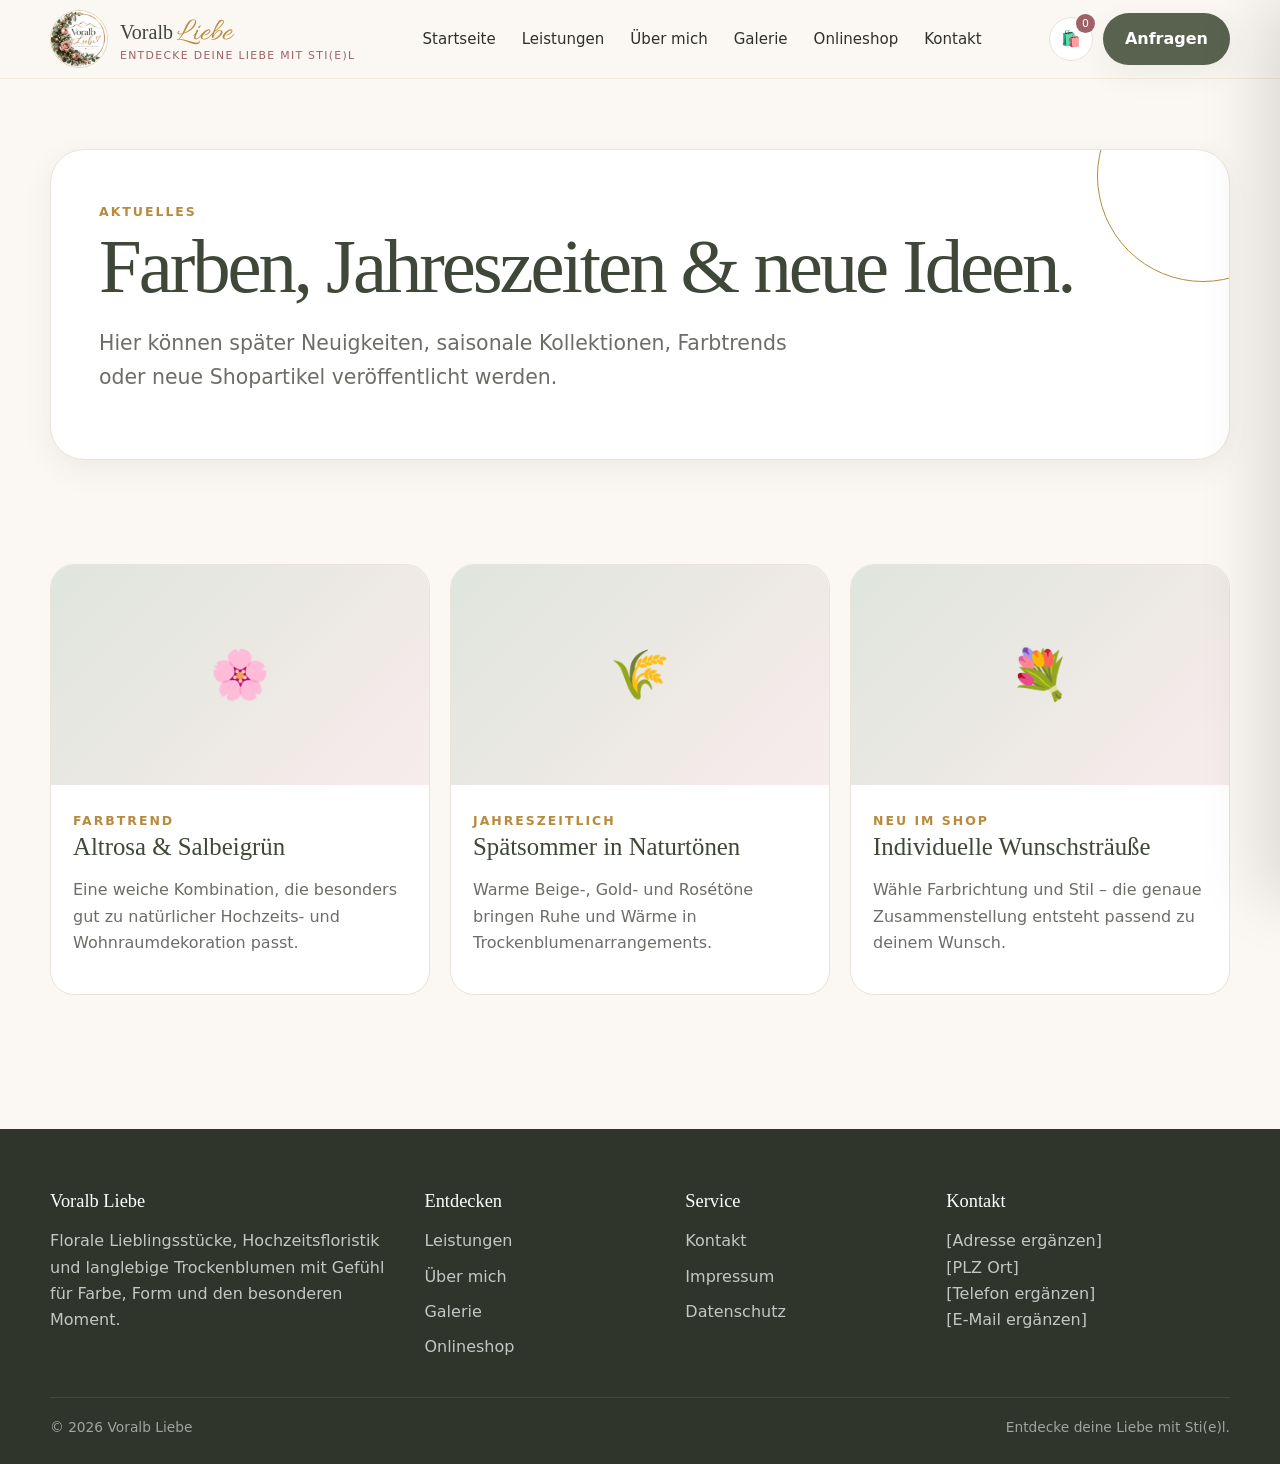
==== commit d1671605: "Add files via upload" ====
--- a/aktuelles.html
+++ b/aktuelles.html
@@ -1,12 +1,14 @@
-<!doctype html><html lang="de"><head><meta charset="utf-8"><meta name="viewport" content="width=device-width,initial-scale=1"><title>Aktuelles | Voralb Liebe</title><meta name="description" content="Aktuelle Farbtrends, saisonale Floristik und Neuigkeiten von Voralb Liebe."><meta name="robots" content="index,follow"><link rel="canonical" href="https://voralbliebe.de/aktuelles.html"><link rel="icon" href="logo-voralbliebe.jpg"><link rel="stylesheet" href="styles.css"><meta property="og:title" content="Aktuelles | Voralb Liebe"><meta property="og:description" content="Aktuelle Farbtrends, saisonale Floristik und Neuigkeiten von Voralb Liebe."><meta property="og:type" content="website"><meta property="og:locale" content="de_DE"><script type="application/ld+json">{"@context":"https://schema.org","@type":"Florist","name":"Voralb Liebe","url":"https://voralbliebe.de","description":"Aktuelle Farbtrends, saisonale Floristik und Neuigkeiten von Voralb Liebe.","slogan":"Entdecke deine Liebe mit Sti(e)l"}</script></head><body><header class="header"><div class="container nav"><a class="brand" href="index.html"><img src="logo-voralbliebe.jpg" alt="Voralb Liebe Logo"><span class="brand-copy"><strong>Voralb Liebe</strong><span>Entdecke deine Liebe mit Sti(e)l</span></span></a><nav class="navlinks" id="navLinks" aria-label="Hauptnavigation">
+<!doctype html><html lang="de"><head><meta charset="utf-8"><meta name="viewport" content="width=device-width,initial-scale=1"><title>Aktuelles | Voralb Liebe</title><meta name="description" content="Aktuelle Farbtrends, saisonale Floristik und Neuigkeiten von Voralb Liebe."><meta name="robots" content="index,follow"><link rel="canonical" href="https://voralbliebe.de/aktuelles.html"><link rel="icon" href="logo-voralbliebe.jpg"><link rel="stylesheet" href="styles.css"><meta property="og:title" content="Aktuelles | Voralb Liebe"><meta property="og:description" content="Aktuelle Farbtrends, saisonale Floristik und Neuigkeiten von Voralb Liebe."><meta property="og:type" content="website"><meta property="og:locale" content="de_DE"><script type="application/ld+json">{"@context":"https://schema.org","@type":"Florist","name":"Voralb Liebe","url":"https://voralbliebe.de","description":"Aktuelle Farbtrends, saisonale Floristik und Neuigkeiten von Voralb Liebe.","slogan":"Entdecke deine Liebe mit Sti(e)l"}</script></head><body><header class="header"><div class="container nav"><a class="brand" href="index.html"><img src="logo-voralbliebe.jpg" alt="Voralb Liebe Logo"><span class="brand-copy"><strong>Voralb <span class="brand-liebe">Liebe</span></strong><span>Entdecke deine Liebe mit Sti(e)l</span></span></a><nav class="navlinks" id="navLinks" aria-label="Hauptnavigation">
   <a href="index.html">Startseite</a>
-  <a href="leistungen.html">Leistungen</a>
+  <a href="index.html#leistungen">Leistungen</a>
   <a href="index.html#ueber-mich">Über mich</a>
+  <a href="index.html#galerie">Galerie</a>
   <a href="shop.html">Onlineshop</a>
   <a href="kontakt.html">Kontakt</a>
 </nav><div class="nav-actions"><button class="icon-btn" id="cartBtn" aria-label="Warenkorb">🛍️<span class="cart-count">0</span></button><a class="btn btn-primary" href="kontakt.html">Anfragen</a><button class="menu-btn" id="menuBtn" type="button" aria-label="Menü öffnen" aria-controls="navLinks" aria-expanded="false">☰</button></div></div></header><main><section class="page-hero"><div class="container"><div class="inner"><span class="eyebrow">Aktuelles</span><h1 style="font-size:clamp(2.8rem,6vw,5.3rem)">Farben, Jahreszeiten & neue Ideen.</h1><p class="lead">Hier können später Neuigkeiten, saisonale Kollektionen, Farbtrends oder neue Shopartikel veröffentlicht werden.</p></div></div></section><section class="section-sm"><div class="container article-grid"><article class="article-card"><div class="thumb">🌸</div><div class="body"><span class="eyebrow">Farbtrend</span><h3>Altrosa & Salbeigrün</h3><p>Eine weiche Kombination, die besonders gut zu natürlicher Hochzeits- und Wohnraumdekoration passt.</p></div></article><article class="article-card"><div class="thumb">🌾</div><div class="body"><span class="eyebrow">Jahreszeitlich</span><h3>Spätsommer in Naturtönen</h3><p>Warme Beige-, Gold- und Rosétöne bringen Ruhe und Wärme in Trockenblumenarrangements.</p></div></article><article class="article-card"><div class="thumb">💐</div><div class="body"><span class="eyebrow">Neu im Shop</span><h3>Individuelle Wunschsträuße</h3><p>Wähle Farbrichtung und Stil – die genaue Zusammenstellung entsteht passend zu deinem Wunsch.</p></div></article></div></section></main><footer class="footer"><div class="container"><div class="footer-grid"><div><h3>Voralb Liebe</h3><p>Florale Lieblingsstücke, Hochzeitsfloristik und langlebige Trockenblumen mit Gefühl für Farbe, Form und den besonderen Moment.</p></div><div><h3>Entdecken</h3><div class="footer-links">
-  <a href="leistungen.html">Leistungen</a>
+  <a href="index.html#leistungen">Leistungen</a>
   <a href="index.html#ueber-mich">Über mich</a>
+  <a href="index.html#galerie">Galerie</a>
   <a href="shop.html">Onlineshop</a>
 </div></div><div><h3>Service</h3><div class="footer-links"><a href="kontakt.html">Kontakt</a><a href="impressum.html">Impressum</a><a href="datenschutz.html">Datenschutz</a></div></div><div><h3>Kontakt</h3><p>[Adresse ergänzen]<br>[PLZ Ort]<br>[Telefon ergänzen]<br>[E-Mail ergänzen]</p></div></div><div class="footer-bottom"><span>© <span id="year"></span> Voralb Liebe</span><span>Entdecke deine Liebe mit Sti(e)l.</span></div></div></footer>
 <div class="cart-drawer" id="cartDrawer" aria-hidden="true" inert><div class="cart-overlay"></div><aside class="cart-panel" role="dialog" aria-modal="true" aria-label="Dein Warenkorb" tabindex="-1"><div class="cart-head"><h3>Dein Warenkorb</h3><button class="icon-btn" id="cartClose" aria-label="Schließen">×</button></div><div class="cart-items" id="cartItems"></div><div class="cart-total"><div class="cart-total-row"><span>Gesamt</span><strong id="cartTotal">0,00 €</strong></div><button class="btn btn-primary" id="checkoutBtn" style="width:100%">Zur Bestellanfrage</button><p class="notice" style="margin-top:10px">Noch keine Online-Zahlung integriert. Die Bestellung wird als Anfrage übermittelt.</p></div></aside></div>
--- a/styles.css
+++ b/styles.css
@@ -1,301 +1,386 @@
-:root{
-  --rose:#c78486;
-  --rose-deep:#9e6266;
-  --rose-soft:#f7ecec;
-  --green:#58624e;
-  --green-deep:#3f4739;
-  --sage:#dfe5dc;
-  --gold:#b88a3d;
-  --gold-soft:#e6d5b6;
-  --cream:#fbf8f3;
-  --white:#ffffff;
-  --ink:#2f302d;
-  --muted:#6d6d68;
-  --line:#e9e3da;
-  --shadow:0 18px 50px rgba(64,54,44,.10);
-  --shadow-soft:0 10px 30px rgba(64,54,44,.07);
-  --radius:26px;
-  --radius-sm:18px;
-  --max:1180px;
-}
-*{box-sizing:border-box}
-html{scroll-behavior:smooth}
-body{margin:0;font-family:Inter,ui-sans-serif,system-ui,-apple-system,BlinkMacSystemFont,"Segoe UI",sans-serif;color:var(--ink);background:var(--cream);line-height:1.65}
-img{max-width:100%;display:block}
-a{color:inherit;text-decoration:none}
-button,input,textarea,select{font:inherit}
-.container{width:min(calc(100% - 32px),var(--max));margin-inline:auto}
-.eyebrow{font-size:.78rem;letter-spacing:.16em;text-transform:uppercase;color:var(--gold);font-weight:700}
-.section{padding:92px 0}
-.section-sm{padding:64px 0}
-.section-head{max-width:760px;margin:0 0 34px}
-.section-head.center{text-align:center;margin-inline:auto;margin-bottom:42px}
-h1,h2,h3{font-family:Georgia,"Times New Roman",serif;line-height:1.13;margin:0 0 16px;color:var(--green-deep);font-weight:500}
-h1{font-size:clamp(3rem,7vw,6.5rem);letter-spacing:-.04em}
-h2{font-size:clamp(2.2rem,4.5vw,4rem);letter-spacing:-.03em}
-h3{font-size:1.55rem}
-p{margin:0 0 1rem;color:var(--muted)}
-.lead{font-size:clamp(1.05rem,2vw,1.28rem);max-width:720px}
-.header{position:sticky;top:0;z-index:50;background:rgba(251,248,243,.88);backdrop-filter:blur(16px);border-bottom:1px solid rgba(184,138,61,.12)}
-.nav{display:flex;align-items:center;justify-content:space-between;min-height:78px;gap:22px}
-.brand{display:flex;align-items:center;gap:12px;min-width:210px}
-.brand img{width:58px;height:58px;border-radius:50%;object-fit:cover;border:1px solid var(--gold-soft)}
-.brand-copy{display:flex;flex-direction:column;line-height:1.05}
-.brand-copy strong{font-family:Georgia,"Times New Roman",serif;font-size:1.25rem;font-weight:500;color:var(--green-deep)}
-.brand-copy span{font-size:.68rem;letter-spacing:.12em;text-transform:uppercase;color:var(--rose-deep)}
-.navlinks{display:flex;align-items:center;gap:26px;font-size:.94rem}
-.navlinks a{position:relative}
-.navlinks a::after{content:"";position:absolute;left:0;bottom:-7px;height:1px;width:0;background:var(--gold);transition:.25s}
-.navlinks a:hover::after,.navlinks a.active::after{width:100%}
-.nav-actions{display:flex;align-items:center;gap:10px}
-.icon-btn,.menu-btn{border:1px solid var(--line);background:var(--white);width:44px;height:44px;border-radius:50%;display:grid;place-items:center;cursor:pointer;position:relative}
-.cart-count{position:absolute;right:-3px;top:-4px;background:var(--rose-deep);color:#fff;border-radius:999px;font-size:.68rem;min-width:19px;height:19px;padding:0 5px;display:grid;place-items:center}
-.menu-btn{display:none}
-.btn{display:inline-flex;align-items:center;justify-content:center;gap:10px;border:0;border-radius:999px;padding:13px 22px;font-weight:700;cursor:pointer;transition:.25s ease}
-.btn-primary{background:var(--green);color:#fff;box-shadow:var(--shadow-soft)}
-.btn-primary:hover{transform:translateY(-2px);background:var(--green-deep)}
-.btn-secondary{background:transparent;border:1px solid var(--gold);color:var(--green-deep)}
-.btn-secondary:hover{background:#fff}
-.hero{padding:48px 0 38px;overflow:hidden}
-.hero-grid{display:grid;grid-template-columns:1.05fr .95fr;align-items:center;gap:58px}
-.hero-copy{padding:38px 0}
-.hero-copy .eyebrow{margin-bottom:18px}
-.hero-copy h1 .script{font-family:"Segoe Script","Snell Roundhand",cursive;color:var(--gold);font-weight:400;display:block;font-size:.73em;letter-spacing:-.02em;margin-top:-2px}
-.hero-copy .lead{margin:24px 0 30px}
-.hero-actions{display:flex;gap:12px;flex-wrap:wrap}
-.hero-note{display:flex;gap:18px;flex-wrap:wrap;margin-top:28px;font-size:.9rem;color:var(--muted)}
-.hero-note span{display:flex;align-items:center;gap:8px}
-.hero-visual{position:relative;min-height:580px}
-.hero-frame{position:absolute;inset:18px 0 18px 34px;border:1px solid var(--gold);border-radius:48% 48% 26px 26px;overflow:hidden;background:#fff;box-shadow:var(--shadow)}
-.hero-frame img{width:100%;height:100%;object-fit:cover}
-.hero-badge{position:absolute;left:0;bottom:54px;background:var(--white);border:1px solid var(--gold-soft);border-radius:22px;padding:18px 20px;max-width:220px;box-shadow:var(--shadow-soft)}
-.hero-badge strong{display:block;font-family:Georgia,"Times New Roman",serif;color:var(--green-deep);font-size:1.1rem;margin-bottom:4px}
-.cards-grid{display:grid;grid-template-columns:repeat(3,1fr);gap:20px}
-.category-card{position:relative;min-height:310px;border-radius:var(--radius);overflow:hidden;background:#fff;border:1px solid var(--line);box-shadow:var(--shadow-soft)}
-.category-card::before{content:"";position:absolute;inset:0;background:linear-gradient(180deg,transparent 30%,rgba(30,35,28,.74));z-index:1}
-.category-card img{width:100%;height:100%;object-fit:cover;position:absolute;inset:0}
-.category-card .content{position:absolute;z-index:2;left:24px;right:24px;bottom:22px;color:#fff}
-.category-card h3{color:#fff;margin-bottom:6px}
-.category-card p{color:rgba(255,255,255,.82);font-size:.92rem;margin:0}
-.category-card .arrow{position:absolute;right:20px;top:20px;z-index:2;width:42px;height:42px;background:rgba(255,255,255,.88);color:var(--green-deep);border-radius:50%;display:grid;place-items:center}
-.category-card:hover{transform:translateY(-4px);transition:.25s ease}
-.story{display:grid;grid-template-columns:.9fr 1.1fr;gap:56px;align-items:center}
-.story-art{background:linear-gradient(145deg,var(--sage),#fff);min-height:480px;border-radius:36px;position:relative;overflow:hidden;border:1px solid var(--line)}
-.story-art:before{content:"";position:absolute;width:320px;height:320px;border:2px solid var(--gold);border-radius:50%;left:-80px;top:70px}
-.story-art:after{content:"";position:absolute;width:210px;height:290px;background:radial-gradient(circle at 30% 30%,#d6a3a6 0 8%,transparent 9%),radial-gradient(circle at 60% 35%,#fff 0 6%,transparent 7%),radial-gradient(circle at 50% 60%,#718067 0 8%,transparent 9%);filter:blur(.2px);opacity:.9;right:50px;top:90px;border-radius:45% 55% 48% 52%}
-.checklist{display:grid;gap:13px;margin:24px 0}
-.check{display:flex;gap:12px;align-items:flex-start}
-.check i{width:26px;height:26px;border-radius:50%;display:grid;place-items:center;background:var(--rose-soft);color:var(--rose-deep);font-style:normal;flex:0 0 auto;margin-top:1px}
-.check span{color:var(--ink)}
-.feature-strip{display:grid;grid-template-columns:repeat(4,1fr);gap:14px;margin-top:30px}
-.feature{background:#fff;border:1px solid var(--line);border-radius:18px;padding:18px}
-.feature strong{display:block;color:var(--green-deep);margin-bottom:4px}
-.feature small{color:var(--muted)}
-.products-grid{display:grid;grid-template-columns:repeat(4,1fr);gap:18px}
-.product-card{background:#fff;border:1px solid var(--line);border-radius:24px;overflow:hidden;box-shadow:var(--shadow-soft);display:flex;flex-direction:column}
-.product-img{aspect-ratio:1/1;background:linear-gradient(135deg,var(--rose-soft),var(--sage));position:relative;display:grid;place-items:center;overflow:hidden}
-.product-img img{width:100%;height:100%;object-fit:cover}
-.product-badge{position:absolute;left:14px;top:14px;background:rgba(255,255,255,.92);padding:6px 10px;border-radius:999px;font-size:.74rem;font-weight:700;color:var(--rose-deep)}
-.product-body{padding:18px;display:flex;flex-direction:column;flex:1}
-.product-body h3{font-size:1.25rem;margin-bottom:7px}
-.product-body p{font-size:.9rem;flex:1}
-.price{display:flex;align-items:center;justify-content:space-between;gap:10px;margin-top:12px}
-.price strong{font-size:1.05rem;color:var(--green-deep)}
-.add-btn{width:38px;height:38px;border-radius:50%;border:0;background:var(--green);color:#fff;font-size:1.1rem;cursor:pointer}
-.testimonial{background:var(--green-deep);color:#fff;border-radius:36px;padding:48px;position:relative;overflow:hidden}
-.testimonial:after{content:"“";position:absolute;right:28px;top:-32px;font:10rem Georgia,serif;color:rgba(255,255,255,.08)}
-.testimonial p,.testimonial h2{color:#fff}
-.newsletter{background:linear-gradient(135deg,#f8eeee,#eef2ec);border:1px solid var(--line);border-radius:34px;padding:42px;display:grid;grid-template-columns:1.1fr .9fr;gap:30px;align-items:center}
-.newsletter form{display:flex;gap:10px}
-.field{width:100%;border:1px solid var(--line);background:#fff;border-radius:16px;padding:13px 15px;outline:none}
-.field:focus{border-color:var(--gold)}
-.page-hero{padding:70px 0 40px}
-.page-hero .inner{background:#fff;border:1px solid var(--line);border-radius:34px;padding:48px;box-shadow:var(--shadow-soft);position:relative;overflow:hidden}
-.page-hero .inner:after{content:"";position:absolute;width:210px;height:210px;border:1px solid var(--gold);border-radius:50%;right:-80px;top:-80px}
-.service-grid{display:grid;grid-template-columns:repeat(3,1fr);gap:20px}
-.service-card{background:#fff;border:1px solid var(--line);border-radius:24px;padding:26px}
-.service-card .num{font-family:Georgia,serif;color:var(--gold);font-size:2rem}
-.service-card ul{padding-left:18px;color:var(--muted)}
-.shop-toolbar{display:flex;justify-content:space-between;gap:16px;align-items:center;margin-bottom:28px;flex-wrap:wrap}
-.filters{display:flex;gap:8px;flex-wrap:wrap}
-.filter-btn{border:1px solid var(--line);background:#fff;border-radius:999px;padding:9px 14px;cursor:pointer}
-.filter-btn.active{background:var(--green);color:#fff;border-color:var(--green)}
-.search-wrap{min-width:min(100%,300px)}
-.article-grid{display:grid;grid-template-columns:repeat(3,1fr);gap:20px}
-.article-card{background:#fff;border:1px solid var(--line);border-radius:24px;overflow:hidden}
-.article-card .thumb{height:220px;background:linear-gradient(135deg,var(--sage),var(--rose-soft));display:grid;place-items:center;font-size:3rem}
-.article-card .body{padding:22px}
-.contact-grid{display:grid;grid-template-columns:.85fr 1.15fr;gap:30px}
-.contact-card,.form-card{background:#fff;border:1px solid var(--line);border-radius:26px;padding:28px}
-.form-grid{display:grid;grid-template-columns:1fr 1fr;gap:14px}
-.form-grid .full{grid-column:1/-1}
-label{display:block;font-size:.86rem;font-weight:700;color:var(--green-deep);margin-bottom:6px}
-textarea.field{min-height:150px;resize:vertical}
-.notice{font-size:.84rem;color:var(--muted)}
-.footer{background:#2f352b;color:#fff;padding:62px 0 26px;margin-top:70px}
-.footer-grid{display:grid;grid-template-columns:1.2fr .8fr .8fr 1fr;gap:34px}
-.footer h3{color:#fff;font-size:1.15rem}
-.footer p,.footer a{color:rgba(255,255,255,.72)}
-.footer a:hover{color:#fff}
-.footer-links{display:grid;gap:9px}
-.footer-bottom{border-top:1px solid rgba(255,255,255,.1);margin-top:36px;padding-top:18px;display:flex;justify-content:space-between;gap:18px;flex-wrap:wrap;color:rgba(255,255,255,.55);font-size:.86rem}
-.cart-drawer{position:fixed;inset:0;z-index:100;pointer-events:none}
-.cart-overlay{position:absolute;inset:0;background:rgba(18,20,17,.34);opacity:0;transition:.25s}
-.cart-panel{position:absolute;right:0;top:0;height:100%;width:min(92vw,430px);background:#fff;transform:translateX(100%);transition:.3s ease;padding:24px;display:flex;flex-direction:column;box-shadow:-20px 0 60px rgba(0,0,0,.12)}
-.cart-drawer.open{pointer-events:auto}
-.cart-drawer.open .cart-overlay{opacity:1}
-.cart-drawer.open .cart-panel{transform:translateX(0)}
-.cart-head{display:flex;justify-content:space-between;align-items:center;padding-bottom:15px;border-bottom:1px solid var(--line)}
-.cart-items{display:grid;gap:14px;overflow:auto;padding:18px 0;flex:1}
-.cart-item{display:grid;grid-template-columns:64px 1fr auto;gap:12px;align-items:center}
-.cart-item .mini{width:64px;height:64px;border-radius:14px;background:var(--rose-soft);display:grid;place-items:center}
-.cart-item strong{display:block;color:var(--green-deep)}
-.cart-item small{color:var(--muted)}
-.remove{border:0;background:transparent;color:var(--rose-deep);cursor:pointer;font-size:1.1rem}
-.cart-total{border-top:1px solid var(--line);padding-top:16px}
-.cart-total-row{display:flex;justify-content:space-between;margin-bottom:14px;font-size:1.08rem}
-.checkout-modal{position:fixed;inset:0;background:rgba(18,20,17,.45);z-index:120;display:none;place-items:center;padding:20px}
-.checkout-modal.open{display:grid}
-.checkout-box{background:#fff;border-radius:28px;padding:28px;width:min(100%,700px);max-height:90vh;overflow:auto}
-.alert{padding:12px 14px;border-radius:14px;margin:12px 0;display:none}
-.alert.show{display:block}
-.alert.success{background:#eaf4ea;color:#355b38}
-.alert.error{background:#f8e7e7;color:#8b3f42}
-.legal{background:#fff;border:1px solid var(--line);border-radius:24px;padding:30px}
-.legal h2{font-size:2rem;margin-top:28px}
-.legal h3{font-size:1.25rem;margin-top:22px}
-@media (max-width:980px){
-  .navlinks{position:fixed;left:16px;right:16px;top:88px;background:#fff;border:1px solid var(--line);border-radius:22px;padding:20px;display:none;flex-direction:column;align-items:flex-start;box-shadow:var(--shadow)}
-  .navlinks.open{display:flex}.menu-btn{display:grid}.nav-actions .btn{display:none}
-  .hero-grid,.story,.newsletter,.contact-grid{grid-template-columns:1fr}.hero-visual{min-height:500px}.hero-frame{inset:0 0 0 30px}
-  .cards-grid,.service-grid,.article-grid{grid-template-columns:repeat(2,1fr)}
-  .products-grid{grid-template-columns:repeat(2,1fr)}
-  .feature-strip{grid-template-columns:repeat(2,1fr)}
-  .footer-grid{grid-template-columns:1fr 1fr}
-}
-@media (max-width:640px){
-  .section{padding:68px 0}.section-sm{padding:48px 0}
-  .brand-copy span{display:none}.brand{min-width:auto}.brand img{width:50px;height:50px}
-  .hero{padding-top:24px}.hero-grid{gap:24px}.hero-copy{padding-bottom:4px}.hero-visual{min-height:390px}.hero-frame{left:12px;border-radius:36% 36% 22px 22px}.hero-badge{left:0;bottom:18px;max-width:190px}
-  .cards-grid,.service-grid,.products-grid,.article-grid,.feature-strip,.footer-grid,.form-grid{grid-template-columns:1fr}
-  .newsletter{padding:28px}.newsletter form{flex-direction:column}
-  .page-hero .inner{padding:30px}
-  .testimonial{padding:32px 26px}
-  .footer{padding-top:46px}
-}
+:root{
+  --rose:#c78486;
+  --rose-deep:#9e6266;
+  --rose-soft:#f7ecec;
+  --green:#58624e;
+  --green-deep:#3f4739;
+  --sage:#dfe5dc;
+  --gold:#b88a3d;
+  --gold-soft:#e6d5b6;
+  --cream:#fbf8f3;
+  --white:#ffffff;
+  --ink:#2f302d;
+  --muted:#6d6d68;
+  --line:#e9e3da;
+  --shadow:0 18px 50px rgba(64,54,44,.10);
+  --shadow-soft:0 10px 30px rgba(64,54,44,.07);
+  --radius:26px;
+  --radius-sm:18px;
+  --max:1180px;
+}
+*{box-sizing:border-box}
+html{scroll-behavior:smooth}
+body{margin:0;font-family:Inter,ui-sans-serif,system-ui,-apple-system,BlinkMacSystemFont,"Segoe UI",sans-serif;color:var(--ink);background:var(--cream);line-height:1.65}
+img{max-width:100%;display:block}
+a{color:inherit;text-decoration:none}
+button,input,textarea,select{font:inherit}
+.container{width:min(calc(100% - 32px),var(--max));margin-inline:auto}
+.eyebrow{font-size:.78rem;letter-spacing:.16em;text-transform:uppercase;color:var(--gold);font-weight:700}
+.section{padding:92px 0}
+.section-sm{padding:64px 0}
+.section-head{max-width:760px;margin:0 0 34px}
+.section-head.center{text-align:center;margin-inline:auto;margin-bottom:42px}
+h1,h2,h3{font-family:Georgia,"Times New Roman",serif;line-height:1.13;margin:0 0 16px;color:var(--green-deep);font-weight:500}
+h1{font-size:clamp(3rem,7vw,6.5rem);letter-spacing:-.04em}
+h2{font-size:clamp(2.2rem,4.5vw,4rem);letter-spacing:-.03em}
+h3{font-size:1.55rem}
+p{margin:0 0 1rem;color:var(--muted)}
+.lead{font-size:clamp(1.05rem,2vw,1.28rem);max-width:720px}
+.header{position:sticky;top:0;z-index:50;background:rgba(251,248,243,.88);backdrop-filter:blur(16px);border-bottom:1px solid rgba(184,138,61,.12)}
+.nav{display:flex;align-items:center;justify-content:space-between;min-height:78px;gap:22px}
+.brand{display:flex;align-items:center;gap:12px;min-width:210px}
+.brand img{width:58px;height:58px;border-radius:50%;object-fit:cover;border:1px solid var(--gold-soft)}
+.brand-copy{display:flex;flex-direction:column;line-height:1.05}
+.brand-copy strong{font-family:Georgia,"Times New Roman",serif;font-size:1.25rem;font-weight:500;color:var(--green-deep)}
+.brand-copy > span{font-size:.68rem;letter-spacing:.12em;text-transform:uppercase;color:var(--rose-deep)}
+.navlinks{display:flex;align-items:center;gap:26px;font-size:.94rem}
+.navlinks a{position:relative}
+.navlinks a::after{content:"";position:absolute;left:0;bottom:-7px;height:1px;width:0;background:var(--gold);transition:.25s}
+.navlinks a:hover::after,.navlinks a.active::after{width:100%}
+.nav-actions{display:flex;align-items:center;gap:10px}
+.icon-btn,.menu-btn{border:1px solid var(--line);background:var(--white);width:44px;height:44px;border-radius:50%;display:grid;place-items:center;cursor:pointer;position:relative}
+.cart-count{position:absolute;right:-3px;top:-4px;background:var(--rose-deep);color:#fff;border-radius:999px;font-size:.68rem;min-width:19px;height:19px;padding:0 5px;display:grid;place-items:center}
+.menu-btn{display:none}
+.btn{display:inline-flex;align-items:center;justify-content:center;gap:10px;border:0;border-radius:999px;padding:13px 22px;font-weight:700;cursor:pointer;transition:.25s ease}
+.btn-primary{background:var(--green);color:#fff;box-shadow:var(--shadow-soft)}
+.btn-primary:hover{transform:translateY(-2px);background:var(--green-deep)}
+.btn-secondary{background:transparent;border:1px solid var(--gold);color:var(--green-deep)}
+.btn-secondary:hover{background:#fff}
+.hero{padding:48px 0 38px;overflow:hidden}
+.hero-grid{display:grid;grid-template-columns:1.05fr .95fr;align-items:center;gap:58px}
+.hero-copy{padding:38px 0}
+.hero-copy .eyebrow{margin-bottom:18px}
+.hero-copy h1 .script{font-family:"Segoe Script","Snell Roundhand",cursive;color:var(--gold);font-weight:400;display:block;font-size:.73em;letter-spacing:-.02em;margin-top:-2px}
+.hero-copy .lead{margin:24px 0 30px}
+.hero-actions{display:flex;gap:12px;flex-wrap:wrap}
+.hero-note{display:flex;gap:18px;flex-wrap:wrap;margin-top:28px;font-size:.9rem;color:var(--muted)}
+.hero-note span{display:flex;align-items:center;gap:8px}
+.hero-visual{position:relative;min-height:580px}
+.hero-frame{position:absolute;inset:18px 0 18px 34px;border:1px solid var(--gold);border-radius:48% 48% 26px 26px;overflow:hidden;background:#fff;box-shadow:var(--shadow)}
+.hero-frame img{width:100%;height:100%;object-fit:cover}
+.hero-badge{position:absolute;left:0;bottom:54px;background:var(--white);border:1px solid var(--gold-soft);border-radius:22px;padding:18px 20px;max-width:220px;box-shadow:var(--shadow-soft)}
+.hero-badge strong{display:block;font-family:Georgia,"Times New Roman",serif;color:var(--green-deep);font-size:1.1rem;margin-bottom:4px}
+.cards-grid{display:grid;grid-template-columns:repeat(3,1fr);gap:20px}
+.category-card{position:relative;min-height:310px;border-radius:var(--radius);overflow:hidden;background:#fff;border:1px solid var(--line);box-shadow:var(--shadow-soft)}
+.category-card::before{content:"";position:absolute;inset:0;background:linear-gradient(180deg,transparent 30%,rgba(30,35,28,.74));z-index:1}
+.category-card img{width:100%;height:100%;object-fit:cover;position:absolute;inset:0}
+.category-card .content{position:absolute;z-index:2;left:24px;right:24px;bottom:22px;color:#fff}
+.category-card h3{color:#fff;margin-bottom:6px}
+.category-card p{color:rgba(255,255,255,.82);font-size:.92rem;margin:0}
+.category-card .arrow{position:absolute;right:20px;top:20px;z-index:2;width:42px;height:42px;background:rgba(255,255,255,.88);color:var(--green-deep);border-radius:50%;display:grid;place-items:center}
+.category-card:hover{transform:translateY(-4px);transition:.25s ease}
+.story{display:grid;grid-template-columns:.9fr 1.1fr;gap:56px;align-items:center}
+.story-art{background:linear-gradient(145deg,var(--sage),#fff);min-height:480px;border-radius:36px;position:relative;overflow:hidden;border:1px solid var(--line)}
+.story-art:before{content:"";position:absolute;width:320px;height:320px;border:2px solid var(--gold);border-radius:50%;left:-80px;top:70px}
+.story-art:after{content:"";position:absolute;width:210px;height:290px;background:radial-gradient(circle at 30% 30%,#d6a3a6 0 8%,transparent 9%),radial-gradient(circle at 60% 35%,#fff 0 6%,transparent 7%),radial-gradient(circle at 50% 60%,#718067 0 8%,transparent 9%);filter:blur(.2px);opacity:.9;right:50px;top:90px;border-radius:45% 55% 48% 52%}
+.checklist{display:grid;gap:13px;margin:24px 0}
+.check{display:flex;gap:12px;align-items:flex-start}
+.check i{width:26px;height:26px;border-radius:50%;display:grid;place-items:center;background:var(--rose-soft);color:var(--rose-deep);font-style:normal;flex:0 0 auto;margin-top:1px}
+.check span{color:var(--ink)}
+.feature-strip{display:grid;grid-template-columns:repeat(4,1fr);gap:14px;margin-top:30px}
+.feature{background:#fff;border:1px solid var(--line);border-radius:18px;padding:18px}
+.feature strong{display:block;color:var(--green-deep);margin-bottom:4px}
+.feature small{color:var(--muted)}
+.products-grid{display:grid;grid-template-columns:repeat(4,1fr);gap:18px}
+.product-card{background:#fff;border:1px solid var(--line);border-radius:24px;overflow:hidden;box-shadow:var(--shadow-soft);display:flex;flex-direction:column}
+.product-img{aspect-ratio:1/1;background:linear-gradient(135deg,var(--rose-soft),var(--sage));position:relative;display:grid;place-items:center;overflow:hidden}
+.product-img img{width:100%;height:100%;object-fit:cover}
+.product-badge{position:absolute;left:14px;top:14px;background:rgba(255,255,255,.92);padding:6px 10px;border-radius:999px;font-size:.74rem;font-weight:700;color:var(--rose-deep)}
+.product-body{padding:18px;display:flex;flex-direction:column;flex:1}
+.product-body h3{font-size:1.25rem;margin-bottom:7px}
+.product-body p{font-size:.9rem;flex:1}
+.price{display:flex;align-items:center;justify-content:space-between;gap:10px;margin-top:12px}
+.price strong{font-size:1.05rem;color:var(--green-deep)}
+.add-btn{width:38px;height:38px;border-radius:50%;border:0;background:var(--green);color:#fff;font-size:1.1rem;cursor:pointer}
+.testimonial{background:var(--green-deep);color:#fff;border-radius:36px;padding:48px;position:relative;overflow:hidden}
+.testimonial:after{content:"“";position:absolute;right:28px;top:-32px;font:10rem Georgia,serif;color:rgba(255,255,255,.08)}
+.testimonial p,.testimonial h2{color:#fff}
+.newsletter{background:linear-gradient(135deg,#f8eeee,#eef2ec);border:1px solid var(--line);border-radius:34px;padding:42px;display:grid;grid-template-columns:1.1fr .9fr;gap:30px;align-items:center}
+.newsletter form{display:flex;gap:10px}
+.field{width:100%;border:1px solid var(--line);background:#fff;border-radius:16px;padding:13px 15px;outline:none}
+.field:focus{border-color:var(--gold)}
+.page-hero{padding:70px 0 40px}
+.page-hero .inner{background:#fff;border:1px solid var(--line);border-radius:34px;padding:48px;box-shadow:var(--shadow-soft);position:relative;overflow:hidden}
+.page-hero .inner:after{content:"";position:absolute;width:210px;height:210px;border:1px solid var(--gold);border-radius:50%;right:-80px;top:-80px}
+.service-grid{display:grid;grid-template-columns:repeat(3,1fr);gap:20px}
+.service-card{background:#fff;border:1px solid var(--line);border-radius:24px;padding:26px}
+.service-card .num{font-family:Georgia,serif;color:var(--gold);font-size:2rem}
+.service-card ul{padding-left:18px;color:var(--muted)}
+.shop-toolbar{display:flex;justify-content:space-between;gap:16px;align-items:center;margin-bottom:28px;flex-wrap:wrap}
+.filters{display:flex;gap:8px;flex-wrap:wrap}
+.filter-btn{border:1px solid var(--line);background:#fff;border-radius:999px;padding:9px 14px;cursor:pointer}
+.filter-btn.active{background:var(--green);color:#fff;border-color:var(--green)}
+.search-wrap{min-width:min(100%,300px)}
+.article-grid{display:grid;grid-template-columns:repeat(3,1fr);gap:20px}
+.article-card{background:#fff;border:1px solid var(--line);border-radius:24px;overflow:hidden}
+.article-card .thumb{height:220px;background:linear-gradient(135deg,var(--sage),var(--rose-soft));display:grid;place-items:center;font-size:3rem}
+.article-card .body{padding:22px}
+.contact-grid{display:grid;grid-template-columns:.85fr 1.15fr;gap:30px}
+.contact-card,.form-card{background:#fff;border:1px solid var(--line);border-radius:26px;padding:28px}
+.form-grid{display:grid;grid-template-columns:1fr 1fr;gap:14px}
+.form-grid .full{grid-column:1/-1}
+label{display:block;font-size:.86rem;font-weight:700;color:var(--green-deep);margin-bottom:6px}
+textarea.field{min-height:150px;resize:vertical}
+.notice{font-size:.84rem;color:var(--muted)}
+.footer{background:#2f352b;color:#fff;padding:62px 0 26px;margin-top:70px}
+.footer-grid{display:grid;grid-template-columns:1.2fr .8fr .8fr 1fr;gap:34px}
+.footer h3{color:#fff;font-size:1.15rem}
+.footer p,.footer a{color:rgba(255,255,255,.72)}
+.footer a:hover{color:#fff}
+.footer-links{display:grid;gap:9px}
+.footer-bottom{border-top:1px solid rgba(255,255,255,.1);margin-top:36px;padding-top:18px;display:flex;justify-content:space-between;gap:18px;flex-wrap:wrap;color:rgba(255,255,255,.55);font-size:.86rem}
+.cart-drawer{position:fixed;inset:0;z-index:100;pointer-events:none}
+.cart-overlay{position:absolute;inset:0;background:rgba(18,20,17,.34);opacity:0;transition:.25s}
+.cart-panel{position:absolute;right:0;top:0;height:100%;width:min(92vw,430px);background:#fff;transform:translateX(100%);transition:.3s ease;padding:24px;display:flex;flex-direction:column;box-shadow:-20px 0 60px rgba(0,0,0,.12)}
+.cart-drawer.open{pointer-events:auto}
+.cart-drawer.open .cart-overlay{opacity:1}
+.cart-drawer.open .cart-panel{transform:translateX(0)}
+.cart-head{display:flex;justify-content:space-between;align-items:center;padding-bottom:15px;border-bottom:1px solid var(--line)}
+.cart-items{display:grid;gap:14px;overflow:auto;padding:18px 0;flex:1}
+.cart-item{display:grid;grid-template-columns:64px 1fr auto;gap:12px;align-items:center}
+.cart-item .mini{width:64px;height:64px;border-radius:14px;background:var(--rose-soft);display:grid;place-items:center}
+.cart-item strong{display:block;color:var(--green-deep)}
+.cart-item small{color:var(--muted)}
+.remove{border:0;background:transparent;color:var(--rose-deep);cursor:pointer;font-size:1.1rem}
+.cart-total{border-top:1px solid var(--line);padding-top:16px}
+.cart-total-row{display:flex;justify-content:space-between;margin-bottom:14px;font-size:1.08rem}
+.checkout-modal{position:fixed;inset:0;background:rgba(18,20,17,.45);z-index:120;display:none;place-items:center;padding:20px}
+.checkout-modal.open{display:grid}
+.checkout-box{background:#fff;border-radius:28px;padding:28px;width:min(100%,700px);max-height:90vh;overflow:auto}
+.alert{padding:12px 14px;border-radius:14px;margin:12px 0;display:none}
+.alert.show{display:block}
+.alert.success{background:#eaf4ea;color:#355b38}
+.alert.error{background:#f8e7e7;color:#8b3f42}
+.legal{background:#fff;border:1px solid var(--line);border-radius:24px;padding:30px}
+.legal h2{font-size:2rem;margin-top:28px}
+.legal h3{font-size:1.25rem;margin-top:22px}
+@media (max-width:980px){
+  .navlinks{position:fixed;left:16px;right:16px;top:88px;background:#fff;border:1px solid var(--line);border-radius:22px;padding:20px;display:none;flex-direction:column;align-items:flex-start;box-shadow:var(--shadow)}
+  .navlinks.open{display:flex}.menu-btn{display:grid}.nav-actions .btn{display:none}
+  .hero-grid,.story,.newsletter,.contact-grid{grid-template-columns:1fr}.hero-visual{min-height:500px}.hero-frame{inset:0 0 0 30px}
+  .cards-grid,.service-grid,.article-grid{grid-template-columns:repeat(2,1fr)}
+  .products-grid{grid-template-columns:repeat(2,1fr)}
+  .feature-strip{grid-template-columns:repeat(2,1fr)}
+  .footer-grid{grid-template-columns:1fr 1fr}
+}
+@media (max-width:640px){
+  .section{padding:68px 0}.section-sm{padding:48px 0}
+  .brand-copy > span{display:none}.brand{min-width:auto}.brand img{width:50px;height:50px}
+  .hero{padding-top:24px}.hero-grid{gap:24px}.hero-copy{padding-bottom:4px}.hero-visual{min-height:390px}.hero-frame{left:12px;border-radius:36% 36% 22px 22px}.hero-badge{left:0;bottom:18px;max-width:190px}
+  .cards-grid,.service-grid,.products-grid,.article-grid,.feature-strip,.footer-grid,.form-grid{grid-template-columns:1fr}
+  .newsletter{padding:28px}.newsletter form{flex-direction:column}
+  .page-hero .inner{padding:30px}
+  .testimonial{padding:32px 26px}
+  .footer{padding-top:46px}
+}
+
+/* Über mich */
+#ueber-mich {
+    scroll-margin-top: 144px;
+  }
+
+  #ueber-mich .about-grid {
+    display: grid;
+    grid-template-columns: minmax(0, 0.84fr) minmax(0, 1.16fr);
+    align-items: center;
+    gap: clamp(24px, 5vw, 80px);
+  }
+
+  #ueber-mich .about-portrait {
+    box-sizing: border-box;
+    display: flex;
+    flex-direction: column;
+    align-items: center;
+    justify-content: center;
+    gap: 24px;
+    width: 100%;
+    max-width: 440px;
+    aspect-ratio: 4 / 5;
+    margin: 0 auto;
+    padding: 32px;
+    overflow: hidden;
+    border: 1px solid #e4d8cc;
+    border-radius: 28px;
+    background: linear-gradient(145deg, #f8f4ee 0%, #eee1de 100%);
+    color: #465b4c;
+    text-align: center;
+  }
+
+  #ueber-mich .about-photo-icon {
+    display: grid;
+    place-items: center;
+    width: 124px;
+    height: 124px;
+    border: 1px solid #c6ad7b;
+    border-radius: 50%;
+    background: rgba(255, 255, 255, 0.45);
+  }
+
+  #ueber-mich .about-portrait figcaption {
+    max-width: 250px;
+    line-height: 1.6;
+  }
+
+  #ueber-mich .about-portrait figcaption strong {
+    display: block;
+    font-size: 1.15rem;
+  }
+
+  #ueber-mich .about-portrait figcaption span {
+    display: block;
+    margin-top: 8px;
+    font-size: 0.95rem;
+  }
+
+  #ueber-mich .about-copy {
+    min-width: 0;
+  }
+
+  #ueber-mich .about-copy h2 {
+    margin-top: 12px;
+  }
+
+  #ueber-mich .about-copy p {
+    margin: 0 0 20px;
+    line-height: 1.75;
+  }
+
+  #ueber-mich .about-copy .btn {
+    margin-top: 8px;
+  }
+
+  @media (max-width: 780px) {
+    #ueber-mich .about-grid {
+      grid-template-columns: minmax(0, 1fr);
+      gap: 32px;
+    }
+
+    #ueber-mich .about-portrait {
+      max-width: 360px;
+      min-height: 320px;
+      aspect-ratio: auto;
+      padding: 24px;
+    }
+  }
+
+/* Anker, Tastaturbedienung und kleine Bildschirmbreiten */
+section[id], article[id] { scroll-margin-top: 110px; }
+#ueber-mich { scroll-margin-top: 144px; }
+:focus-visible { outline: 2px solid var(--gold); outline-offset: 4px; }
+h1, h2, h3 { overflow-wrap: anywhere; }
+button:disabled { cursor: default; opacity: .6; }
+
+@media (min-width: 981px) and (max-width: 1100px) {
+  .navlinks { position: fixed; left: 16px; right: 16px; top: 88px; background: #fff; border: 1px solid var(--line); border-radius: 22px; padding: 20px; display: none; flex-direction: column; align-items: flex-start; box-shadow: var(--shadow); }
+  .navlinks.open { display: flex; }
+  .menu-btn { display: grid; }
+  .nav-actions .btn { display: none; }
+}
+
+@media (max-width: 360px) {
+  .nav { gap: 10px; }
+  .brand { gap: 8px; }
+  .brand-copy strong { font-size: 1.08rem; }
+  .nav-actions { gap: 8px; }
+  .icon-btn, .menu-btn { width: 40px; height: 40px; }
+}
+
+@media (prefers-reduced-motion: reduce) {
+  html { scroll-behavior: auto; }
+  *, *::before, *::after { transition: none !important; }
+}
+
+/* Markenname: Voralb und Liebe mit unterschiedlichen Schriften */
+.brand-copy strong {
+  display: inline-flex;
+  align-items: baseline;
+  gap: 0.22em;
+  white-space: nowrap;
+}
+
+@font-face {
+  font-family: "Allura";
+  src: url("Allura-Regular.ttf") format("truetype");
+  font-weight: 400;
+  font-style: normal;
+  font-display: swap;
+}
+
+.brand-copy strong .brand-liebe {
+  display: inline;
+  font-family: "Allura", cursive;
+  font-size: 1.60em;
+  font-weight: 400;
+  line-height: 1.05;
+  color: var(--gold);
+  text-transform: none;
+  letter-spacing: normal;
+}
 
-/* Über mich */
-#ueber-mich {
-    scroll-margin-top: 144px;
-  }
+/* Startseite: Leistungen, Galerie und Shop-Teaser */
+.service-overview { display: grid; grid-template-columns: repeat(2, minmax(0, 1fr)); gap: 24px; }
+.service-feature { background: var(--white); border: 1px solid var(--line); border-radius: var(--radius); overflow: hidden; box-shadow: var(--shadow-soft); }
+.service-feature-image { width: 100%; height: auto; aspect-ratio: 16 / 10; object-fit: cover; }
+.service-feature-copy { padding: 28px; }
+.service-feature-copy h3 { font-size: clamp(1.55rem, 2.5vw, 2rem); }
+.service-details { border-top: 1px solid var(--line); margin-top: 20px; padding-top: 15px; }
+.service-details summary { color: var(--green-deep); font-weight: 600; cursor: pointer; }
+.service-details ul { padding-left: 20px; color: var(--muted); margin: 16px 0 0; }
+.service-details li + li { margin-top: 6px; }
+.service-closing { max-width: 760px; text-align: center; margin: 32px auto 0; }
+#galerie { background: var(--rose-soft); }
+.gallery-grid { display: grid; grid-template-columns: repeat(3, minmax(0, 1fr)); gap: 24px; }
+.gallery-item { display: block; background: var(--white); border: 1px solid var(--line); border-radius: 22px; overflow: hidden; box-shadow: var(--shadow-soft); }
+.gallery-item figure { margin: 0; }
+.gallery-image-wrap { position: relative; overflow: hidden; }
+.gallery-image-wrap img { width: 100%; height: auto; aspect-ratio: 4 / 3; object-fit: cover; transition: transform .3s ease; }
+.gallery-item:hover img { transform: scale(1.04); }
+.gallery-zoom { position: absolute; right: 14px; bottom: 14px; width: 36px; height: 36px; border-radius: 50%; display: grid; place-items: center; background: rgba(255,255,255,.92); color: var(--green-deep); font-size: 1.5rem; }
+.gallery-item figcaption { padding: 16px 18px; color: var(--green-deep); font-weight: 600; line-height: 1.4; }
+.gallery-notice { text-align: center; margin: 24px 0 0; }
+.shop-teaser { display: flex; align-items: center; justify-content: space-between; gap: 36px; padding: 40px; background: linear-gradient(135deg, var(--sage), var(--cream)); border: 1px solid var(--line); border-radius: 30px; }
+.shop-teaser > div { max-width: 740px; }
+.shop-teaser h2 { font-size: clamp(2rem, 3.4vw, 3.4rem); margin-top: 12px; }
+.shop-teaser p { margin-bottom: 0; }
+.shop-teaser > .btn { flex-shrink: 0; }
+.gallery-dialog { width: min(1100px, calc(100% - 32px)); max-width: none; max-height: calc(100vh - 32px); max-height: calc(100dvh - 32px); padding: 20px; background: var(--cream); border: 1px solid var(--gold-soft); border-radius: 24px; color: var(--ink); overflow: auto; box-shadow: var(--shadow); }
+.gallery-dialog::backdrop { background: rgba(24,29,23,.8); }
+.gallery-dialog-toolbar { display: flex; justify-content: space-between; align-items: center; margin-bottom: 12px; color: var(--muted); }
+.gallery-dialog-picture { position: relative; }
+.gallery-dialog-picture > img { width: 100%; height: auto; max-height: calc(100vh - 200px); max-height: calc(100dvh - 200px); object-fit: contain; border-radius: 12px; touch-action: pan-y; }
+.gallery-direction { position: absolute; top: 50%; transform: translateY(-50%); width: 46px; height: 46px; border: 1px solid var(--line); border-radius: 50%; background: rgba(255,255,255,.95); color: var(--green-deep); font-size: 2rem; line-height: 1; cursor: pointer; }
+.gallery-prev { left: 10px; }
+.gallery-next { right: 10px; }
+#galleryDialogCaption { text-align: center; margin: 18px 0 0; color: var(--green-deep); font-weight: 600; }
 
-  #ueber-mich .about-grid {
-    display: grid;
-    grid-template-columns: minmax(0, 0.84fr) minmax(0, 1.16fr);
-    align-items: center;
-    gap: clamp(24px, 5vw, 80px);
-  }
-
-  #ueber-mich .about-portrait {
-    box-sizing: border-box;
-    display: flex;
-    flex-direction: column;
-    align-items: center;
-    justify-content: center;
-    gap: 24px;
-    width: 100%;
-    max-width: 440px;
-    aspect-ratio: 4 / 5;
-    margin: 0 auto;
-    padding: 32px;
-    overflow: hidden;
-    border: 1px solid #e4d8cc;
-    border-radius: 28px;
-    background: linear-gradient(145deg, #f8f4ee 0%, #eee1de 100%);
-    color: #465b4c;
-    text-align: center;
-  }
-
-  #ueber-mich .about-photo-icon {
-    display: grid;
-    place-items: center;
-    width: 124px;
-    height: 124px;
-    border: 1px solid #c6ad7b;
-    border-radius: 50%;
-    background: rgba(255, 255, 255, 0.45);
-  }
-
-  #ueber-mich .about-portrait figcaption {
-    max-width: 250px;
-    line-height: 1.6;
-  }
-
-  #ueber-mich .about-portrait figcaption strong {
-    display: block;
-    font-size: 1.15rem;
-  }
-
-  #ueber-mich .about-portrait figcaption span {
-    display: block;
-    margin-top: 8px;
-    font-size: 0.95rem;
-  }
-
-  #ueber-mich .about-copy {
-    min-width: 0;
-  }
-
-  #ueber-mich .about-copy h2 {
-    margin-top: 12px;
-  }
-
-  #ueber-mich .about-copy p {
-    margin: 0 0 20px;
-    line-height: 1.75;
-  }
-
-  #ueber-mich .about-copy .btn {
-    margin-top: 8px;
-  }
-
-  @media (max-width: 780px) {
-    #ueber-mich .about-grid {
-      grid-template-columns: minmax(0, 1fr);
-      gap: 32px;
-    }
-
-    #ueber-mich .about-portrait {
-      max-width: 360px;
-      min-height: 320px;
-      aspect-ratio: auto;
-      padding: 24px;
-    }
-  }
-
-/* Anker, Tastaturbedienung und kleine Bildschirmbreiten */
-section[id], article[id] { scroll-margin-top: 110px; }
-#ueber-mich { scroll-margin-top: 144px; }
-:focus-visible { outline: 2px solid var(--gold); outline-offset: 4px; }
-h1, h2, h3 { overflow-wrap: anywhere; }
-button:disabled { cursor: default; opacity: .6; }
-
-@media (min-width: 981px) and (max-width: 1100px) {
-  .navlinks { position: fixed; left: 16px; right: 16px; top: 88px; background: #fff; border: 1px solid var(--line); border-radius: 22px; padding: 20px; display: none; flex-direction: column; align-items: flex-start; box-shadow: var(--shadow); }
+@media (max-width: 1240px) {
+  .navlinks { position: absolute; left: 16px; right: 16px; top: calc(100% + 10px); background: var(--white); border: 1px solid var(--line); border-radius: 22px; padding: 20px; display: none; flex-direction: column; align-items: flex-start; box-shadow: var(--shadow); }
   .navlinks.open { display: flex; }
   .menu-btn { display: grid; }
   .nav-actions .btn { display: none; }
 }
-
-@media (max-width: 360px) {
-  .nav { gap: 10px; }
-  .brand { gap: 8px; }
-  .brand-copy strong { font-size: 1.08rem; }
-  .nav-actions { gap: 8px; }
-  .icon-btn, .menu-btn { width: 40px; height: 40px; }
+@media (max-width: 980px) {
+  .gallery-grid { grid-template-columns: repeat(2, minmax(0, 1fr)); }
+  .shop-teaser { flex-direction: column; align-items: flex-start; gap: 24px; }
 }
-
-@media (prefers-reduced-motion: reduce) {
-  html { scroll-behavior: auto; }
-  *, *::before, *::after { transition: none !important; }
+@media (max-width: 700px) {
+  .service-overview { grid-template-columns: minmax(0, 1fr); }
+  .service-feature-copy { padding: 24px; }
+  .gallery-grid { gap: 14px; }
+  .gallery-item figcaption { padding: 12px; font-size: .9rem; }
+  .shop-teaser { padding: 28px; }
+  .gallery-dialog { padding: 12px; border-radius: 18px; }
+  .gallery-direction { width: 40px; height: 40px; }
 }
+@media (max-width: 360px) { .gallery-grid { grid-template-columns: minmax(0, 1fr); } }
+@media (prefers-reduced-motion: reduce) { .gallery-item:hover img { transform: none; } }
